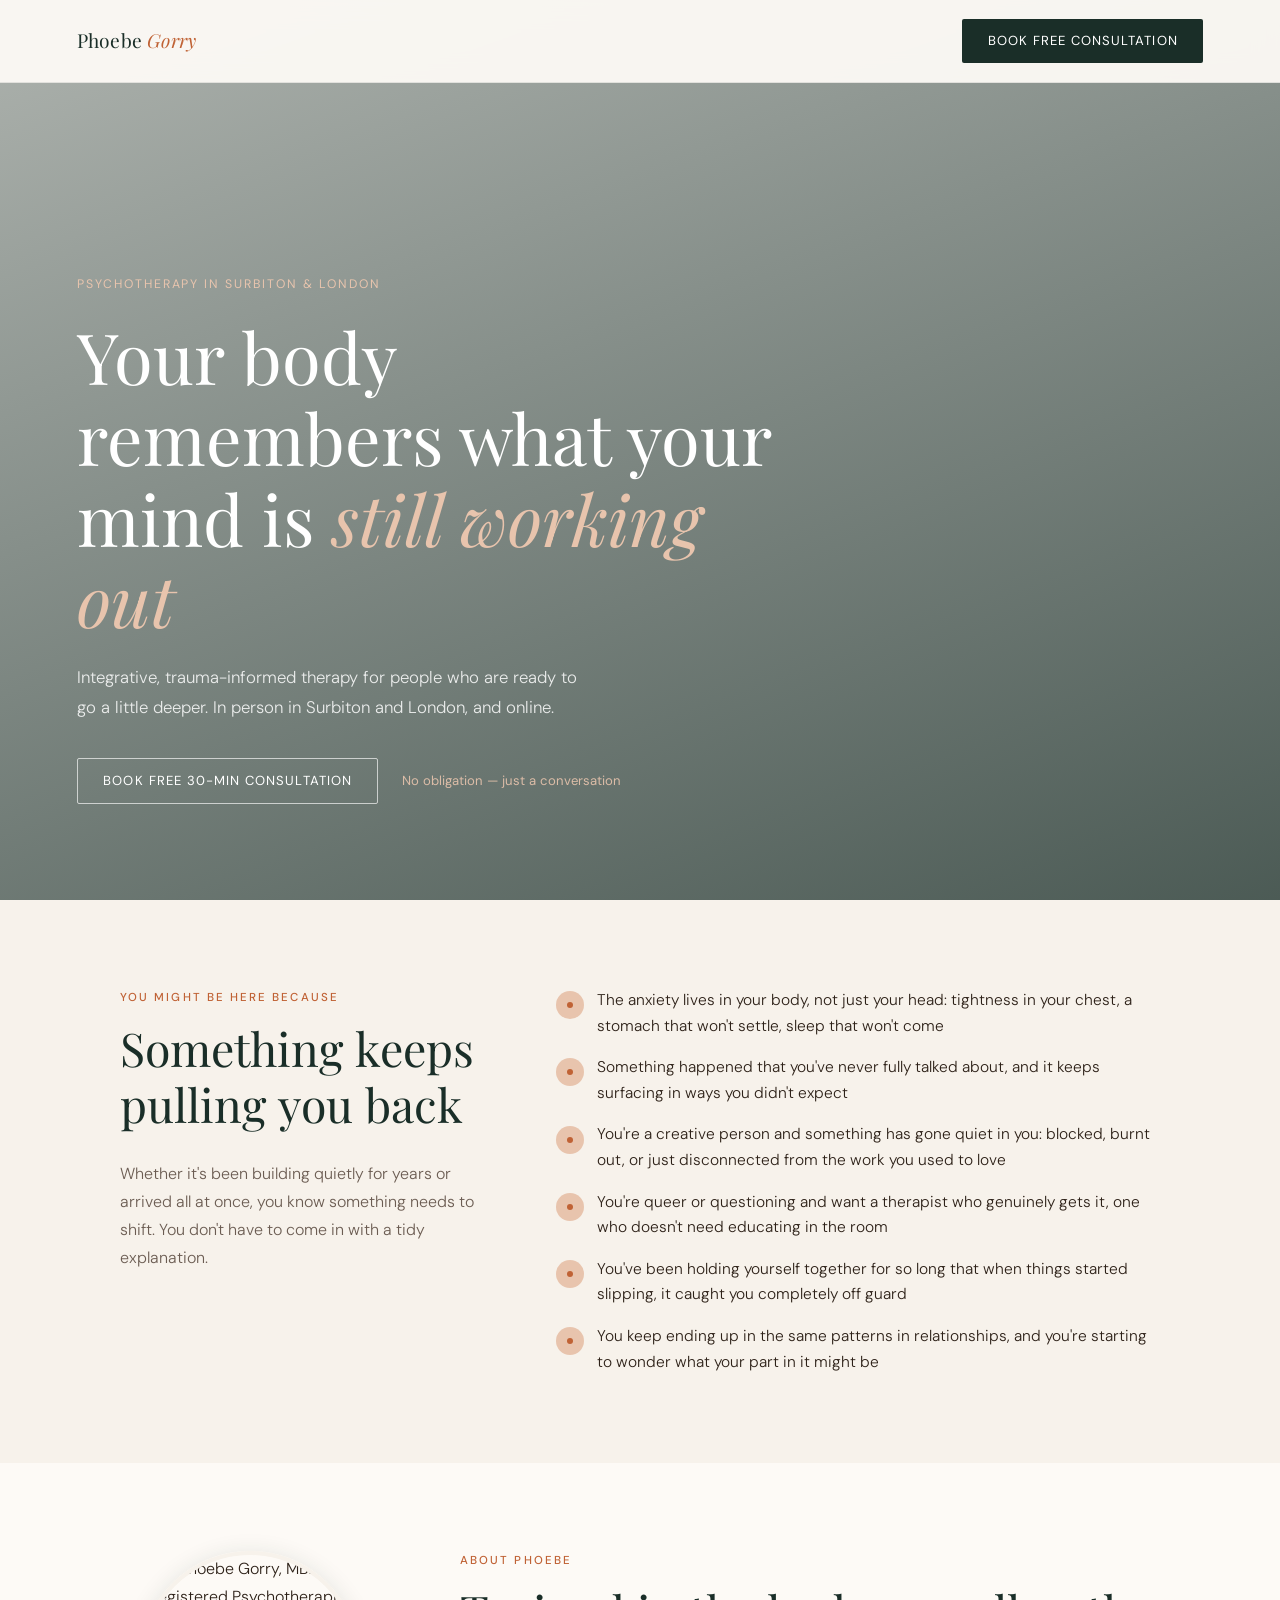
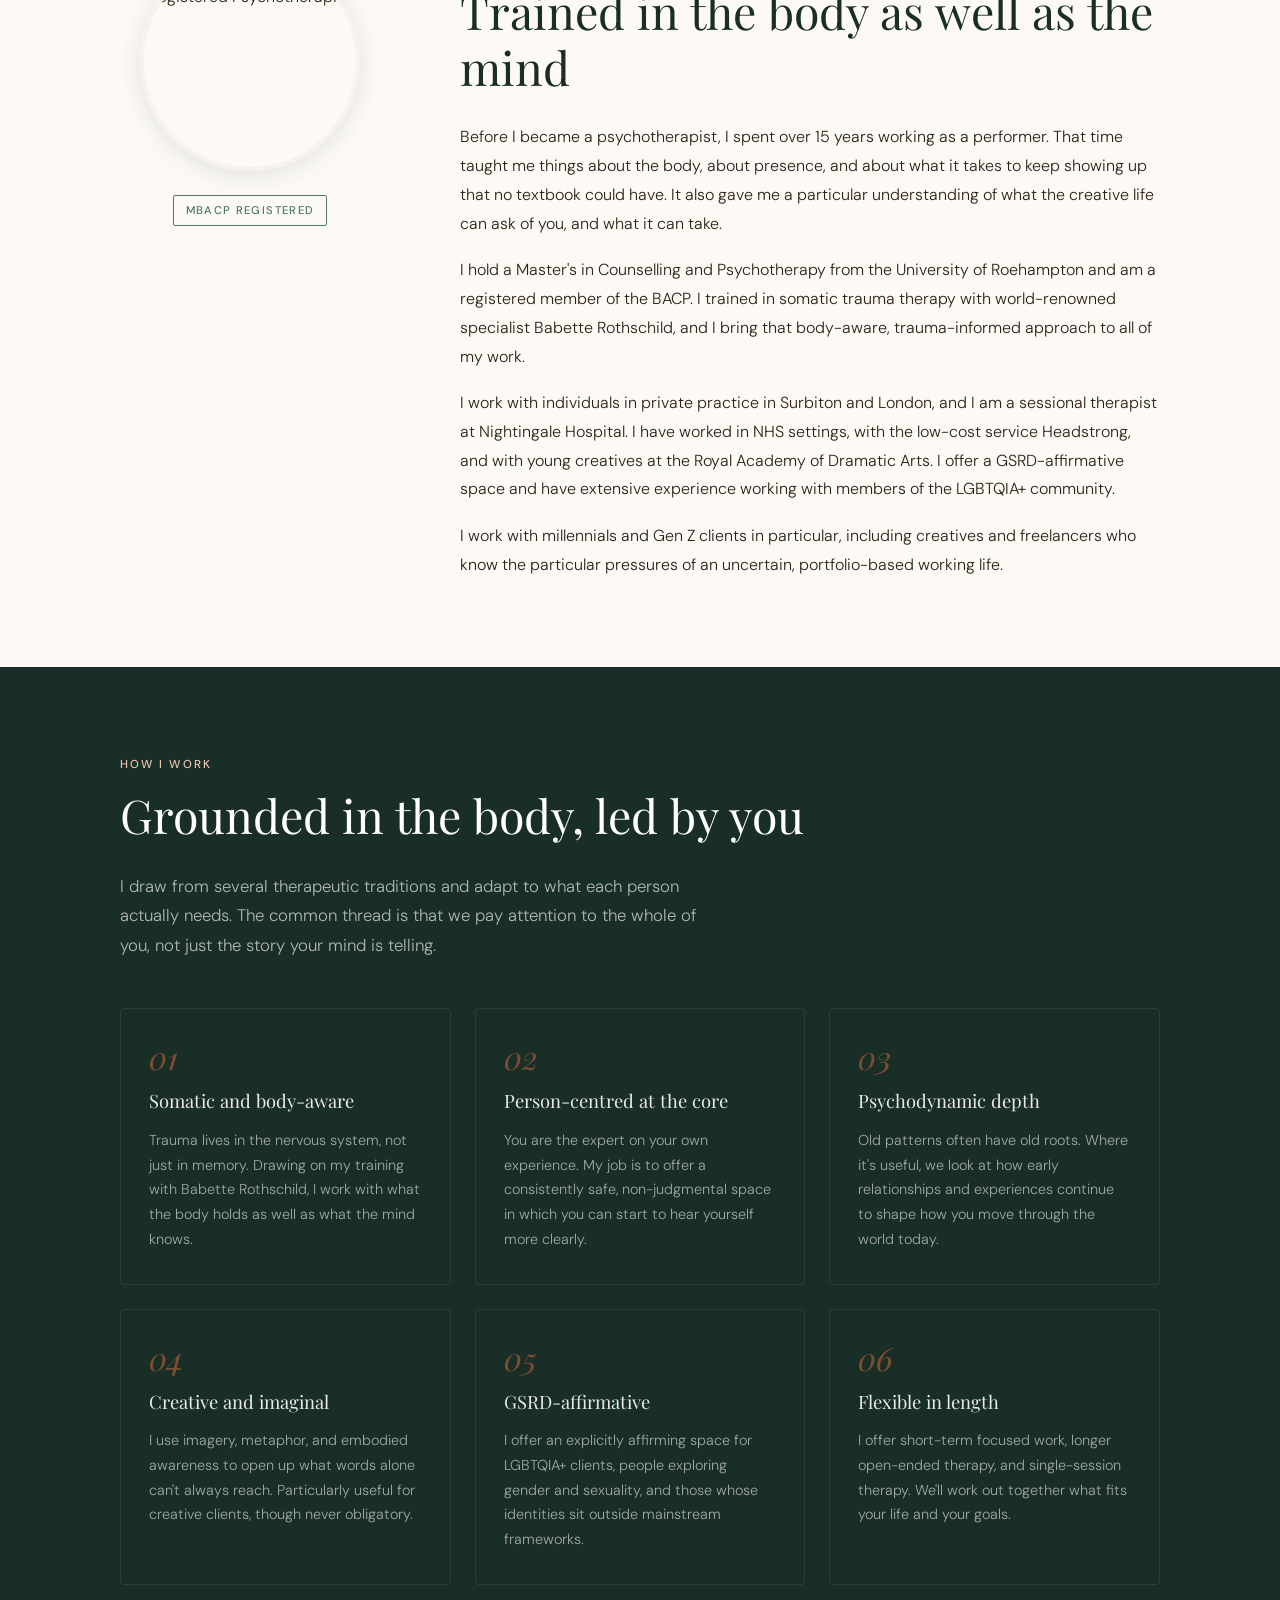
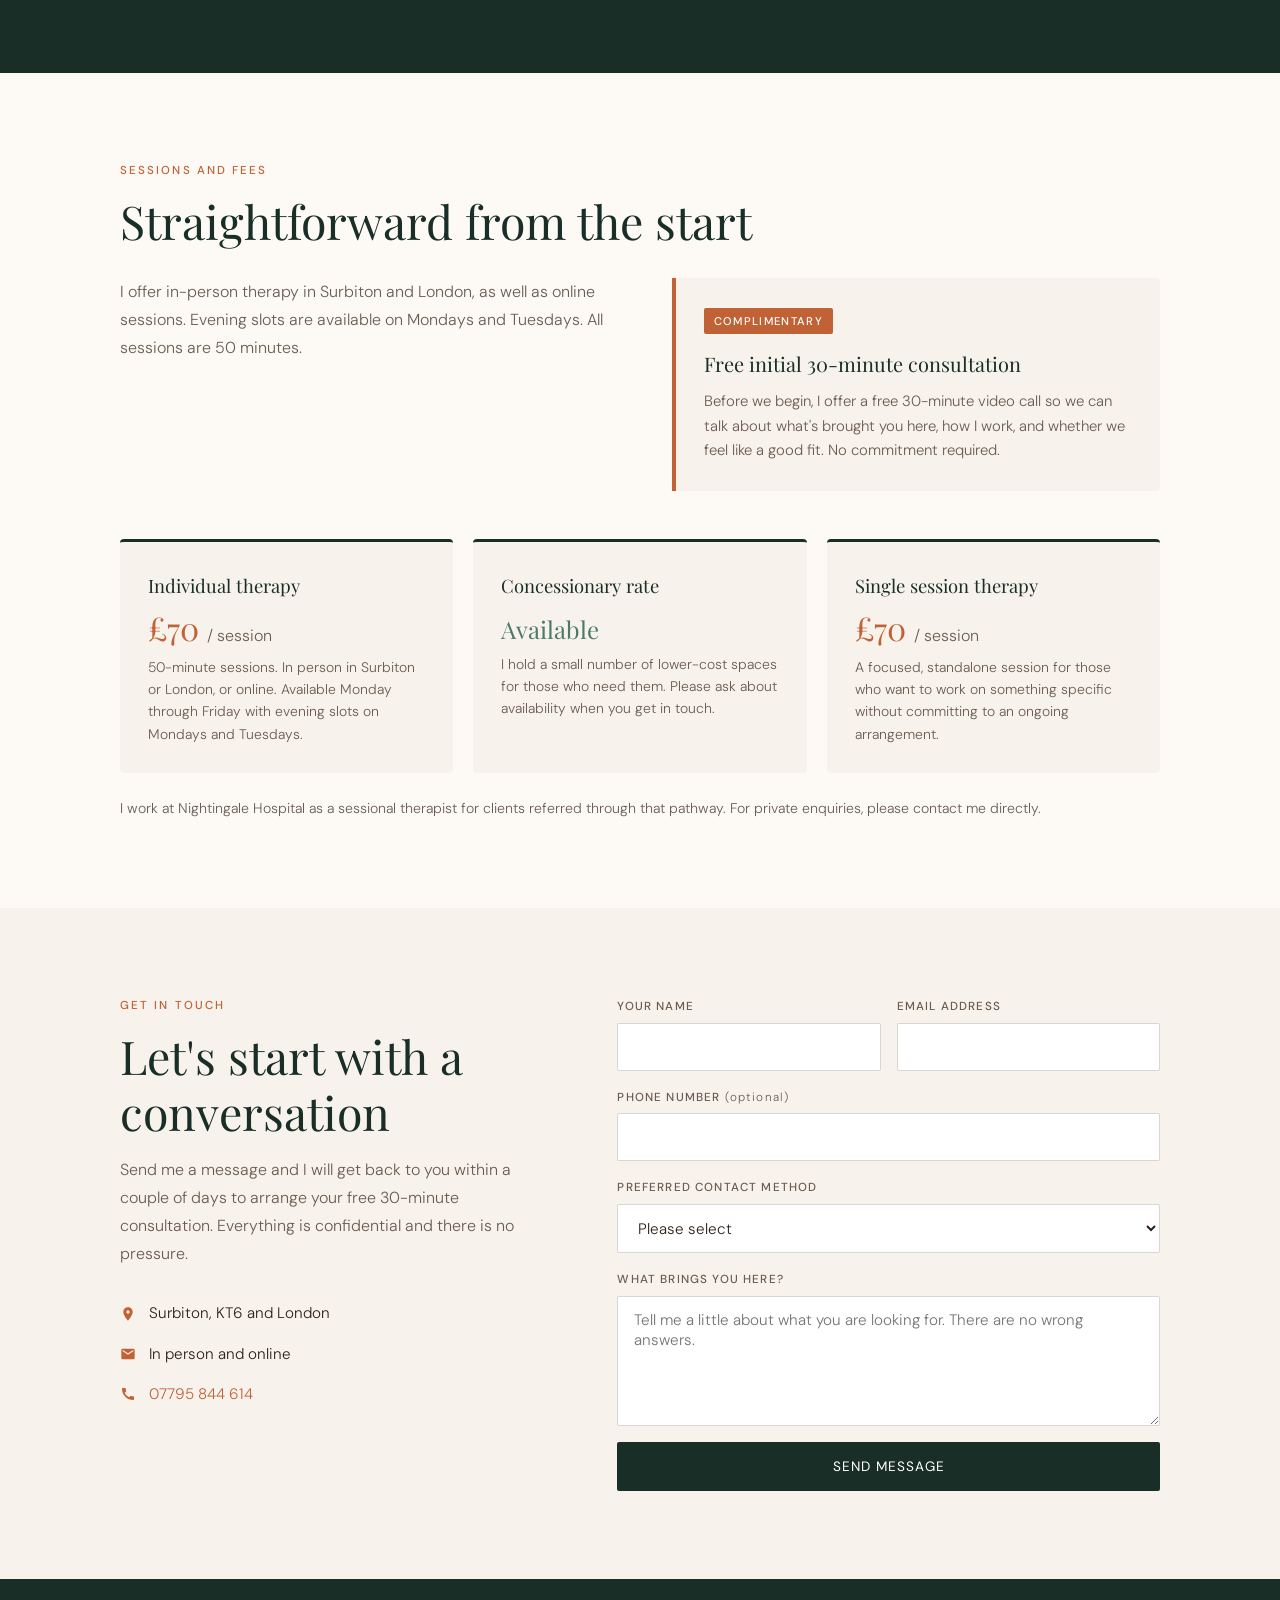
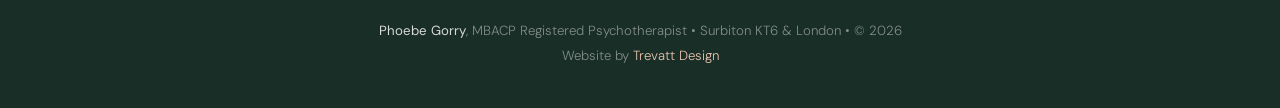
==== phoebe-gorry/index.html @ e9cb1d62 "Add Phoebe Gorry demo site" ====
<!DOCTYPE html>
<html lang="en">
<head>
  <meta charset="UTF-8">
  <meta name="viewport" content="width=device-width, initial-scale=1.0">
  <title>Psychotherapist in Surbiton & London | Phoebe Gorry</title>
  <meta name="description" content="Integrative psychotherapist in Surbiton KT6 and London. Trauma-informed, somatic and GSRD-affirmative. Free 30-min consultation. Sessions from £70.">
  <link rel="canonical" href="https://client-demos-3kc.pages.dev/phoebe-gorry">
  <meta name="geo.region" content="GB-ENG">
  <meta name="geo.placename" content="Surbiton, Surrey">
  <meta name="geo.position" content="51.3939;-0.3073">
  <meta name="ICBM" content="51.3939, -0.3073">
  <meta property="og:type" content="website">
  <meta property="og:title" content="Psychotherapist in Surbiton & London | Phoebe Gorry">
  <meta property="og:description" content="Integrative psychotherapist in Surbiton KT6 and London. Trauma-informed, somatic and GSRD-affirmative. Free 30-min consultation. Sessions from £70.">
  <meta property="og:url" content="https://client-demos-3kc.pages.dev/phoebe-gorry">
  <meta property="og:image" content="https://images.unsplash.com/photo-1441974231531-c6227db76b6e?w=1200&q=80">
  <script type="application/ld+json">
  {
    "@context": "https://schema.org",
    "@type": "MedicalBusiness",
    "name": "Phoebe Gorry Psychotherapy",
    "address": {
      "@type": "PostalAddress",
      "addressLocality": "Surbiton",
      "addressRegion": "Surrey",
      "postalCode": "KT6",
      "addressCountry": "GB"
    },
    "telephone": "07795844614",
    "url": "https://client-demos-3kc.pages.dev/phoebe-gorry",
    "description": "Integrative psychotherapist offering trauma-informed, somatic and GSRD-affirmative therapy in Surbiton KT6 and London. Free initial consultation.",
    "priceRange": "£70"
  }
  </script>
  <style>
    @import url('https://fonts.googleapis.com/css2?family=Playfair+Display:ital,wght@0,400;0,500;1,400;1,500&family=DM+Sans:wght@300;400;500&display=swap');

    *, *::before, *::after { box-sizing: border-box; margin: 0; padding: 0; }

    :root {
      --forest:      #1A2E28;
      --forest-mid:  #2E4A42;
      --sage:        #4A7A68;
      --sage-light:  #8DB5A6;
      --terra:       #C06235;
      --terra-pale:  #E8C4AD;
      --parchment:   #F7F2EB;
      --warm-white:  #FDFAF6;
      --text:        #2D2118;
      --mid:         #6B5C52;
    }

    html { scroll-behavior: smooth; }

    body {
      font-family: 'DM Sans', sans-serif;
      font-weight: 300;
      color: var(--text);
      background: var(--warm-white);
      line-height: 1.75;
    }

    /* ---- HEADER ---- */
    header {
      position: fixed;
      inset-block-start: 0;
      inset-inline: 0;
      z-index: 100;
      display: flex;
      align-items: center;
      justify-content: space-between;
      padding: 1.2rem 6%;
      background: rgba(253, 250, 246, 0.95);
      backdrop-filter: blur(12px);
      border-bottom: 1px solid rgba(26, 46, 40, 0.1);
    }

    .logo {
      font-family: 'Playfair Display', serif;
      font-weight: 400;
      font-size: 1.2rem;
      color: var(--forest);
      text-decoration: none;
      letter-spacing: 0.01em;
    }

    .logo em {
      font-style: italic;
      color: var(--terra);
    }

    .btn {
      display: inline-block;
      padding: 0.65rem 1.6rem;
      background: var(--forest);
      color: white;
      text-decoration: none;
      font-family: 'DM Sans', sans-serif;
      font-weight: 400;
      font-size: 0.82rem;
      letter-spacing: 0.08em;
      text-transform: uppercase;
      border: none;
      border-radius: 2px;
      cursor: pointer;
      transition: background 0.2s, transform 0.15s;
    }

    .btn:hover { background: var(--terra); transform: translateY(-1px); }

    .btn-outline-light {
      background: transparent;
      border: 1.5px solid rgba(255,255,255,0.65);
      color: white;
    }

    .btn-outline-light:hover {
      background: white;
      color: var(--forest);
      transform: translateY(-1px);
    }

    /* ---- HERO ---- */
    .hero {
      position: relative;
      min-height: 100vh;
      display: flex;
      align-items: flex-end;
      padding: 10rem 6% 6rem;
      overflow: hidden;
    }

    .hero-bg {
      position: absolute;
      inset: 0;
      background-image: url('https://images.unsplash.com/photo-1441974231531-c6227db76b6e?w=1800&auto=format&q=75');
      background-size: cover;
      background-position: center 30%;
    }

    .hero-bg::after {
      content: '';
      position: absolute;
      inset: 0;
      background: linear-gradient(
        160deg,
        rgba(26, 46, 40, 0.35) 0%,
        rgba(26, 46, 40, 0.78) 100%
      );
    }

    .hero-content {
      position: relative;
      z-index: 1;
      color: white;
      max-width: 700px;
    }

    .hero-tag {
      display: inline-block;
      font-size: 0.77rem;
      font-weight: 400;
      letter-spacing: 0.16em;
      text-transform: uppercase;
      color: var(--terra-pale);
      margin-bottom: 1.25rem;
    }

    .hero-content h1 {
      font-family: 'Playfair Display', serif;
      font-weight: 400;
      font-size: clamp(2.6rem, 5.5vw, 4.4rem);
      line-height: 1.15;
      margin-bottom: 1.5rem;
    }

    .hero-content h1 em {
      font-style: italic;
      color: var(--terra-pale);
    }

    .hero-content p {
      font-size: 1.05rem;
      font-weight: 300;
      opacity: 0.85;
      max-width: 520px;
      line-height: 1.75;
      margin-bottom: 2.25rem;
    }

    .hero-free {
      display: inline-flex;
      align-items: center;
      gap: 0.6rem;
      margin-left: 1rem;
      font-size: 0.82rem;
      font-weight: 400;
      color: var(--terra-pale);
      opacity: 0.9;
    }

    .hero-ctas {
      display: flex;
      align-items: center;
      flex-wrap: wrap;
      gap: 0.5rem;
    }

    /* ---- SECTIONS ---- */
    section { padding: 5.5rem 6%; }

    .section-inner { max-width: 1040px; margin: 0 auto; }

    .eyebrow {
      display: block;
      font-size: 0.72rem;
      font-weight: 500;
      letter-spacing: 0.18em;
      text-transform: uppercase;
      color: var(--terra);
      margin-bottom: 0.8rem;
    }

    h2.section-title {
      font-family: 'Playfair Display', serif;
      font-weight: 400;
      font-size: clamp(2rem, 4vw, 2.9rem);
      line-height: 1.2;
      color: var(--forest);
      margin-bottom: 1.75rem;
    }

    /* ---- RECOGNITION ---- */
    .recognition { background: var(--parchment); }

    .recognition .section-inner {
      display: grid;
      grid-template-columns: 1fr 1.7fr;
      gap: 5rem;
      align-items: start;
    }

    .recognition-left p {
      color: var(--mid);
      font-size: 1rem;
      line-height: 1.75;
      margin-top: 0.25rem;
    }

    .rec-list {
      list-style: none;
      display: flex;
      flex-direction: column;
      gap: 1rem;
    }

    .rec-list li {
      display: grid;
      grid-template-columns: 1.75rem 1fr;
      gap: 0.85rem;
      align-items: start;
    }

    .rec-marker {
      width: 1.75rem;
      height: 1.75rem;
      border-radius: 50%;
      background: var(--terra-pale);
      display: flex;
      align-items: center;
      justify-content: center;
      flex-shrink: 0;
      margin-top: 0.2rem;
    }

    .rec-marker::after {
      content: '';
      width: 6px;
      height: 6px;
      border-radius: 50%;
      background: var(--terra);
    }

    .rec-list li p { font-size: 0.97rem; color: var(--text); line-height: 1.65; }

    /* ---- ABOUT ---- */
    .about-grid {
      display: grid;
      grid-template-columns: 260px 1fr;
      gap: 5rem;
      align-items: start;
    }

    .portrait-wrap { text-align: center; }

    .portrait-img {
      width: 220px;
      height: 220px;
      border-radius: 50%;
      object-fit: cover;
      object-position: center top;
      display: block;
      margin: 0 auto 1.5rem;
      border: 4px solid var(--parchment);
      box-shadow: 0 4px 24px rgba(26,46,40,0.12);
    }

    .badge-row {
      display: flex;
      flex-wrap: wrap;
      gap: 0.5rem;
      justify-content: center;
    }

    .badge {
      display: inline-block;
      padding: 0.28rem 0.75rem;
      border: 1.5px solid var(--sage);
      color: var(--sage);
      font-size: 0.7rem;
      font-weight: 500;
      letter-spacing: 0.12em;
      text-transform: uppercase;
      border-radius: 2px;
    }

    .about-text p {
      color: var(--text);
      margin-bottom: 1.1rem;
      font-size: 1rem;
      line-height: 1.8;
    }

    .about-text p:last-child { margin-bottom: 0; }

    /* ---- APPROACH ---- */
    .approach { background: var(--forest); }

    .approach .eyebrow { color: var(--terra-pale); }
    .approach h2.section-title { color: white; }

    .approach-lead {
      color: rgba(255,255,255,0.65);
      font-size: 1.05rem;
      max-width: 580px;
      margin-bottom: 3rem;
      line-height: 1.75;
    }

    .approach-grid {
      display: grid;
      grid-template-columns: repeat(3, 1fr);
      gap: 1.5rem;
    }

    .approach-card {
      padding: 2rem 1.75rem;
      border: 1px solid rgba(255,255,255,0.08);
      border-radius: 4px;
      transition: border-color 0.2s, background 0.2s;
    }

    .approach-card:hover {
      border-color: rgba(192, 98, 53, 0.45);
      background: rgba(255,255,255,0.03);
    }

    .approach-num {
      font-family: 'Playfair Display', serif;
      font-size: 2rem;
      font-weight: 400;
      font-style: italic;
      color: var(--terra);
      opacity: 0.6;
      margin-bottom: 0.75rem;
      line-height: 1;
    }

    .approach-card h3 {
      font-family: 'Playfair Display', serif;
      font-size: 1.15rem;
      font-weight: 400;
      color: rgba(255,255,255,0.9);
      margin-bottom: 0.65rem;
    }

    .approach-card p {
      font-size: 0.9rem;
      color: rgba(255,255,255,0.58);
      line-height: 1.72;
    }

    /* ---- FEES ---- */
    .fees-header {
      display: grid;
      grid-template-columns: 1fr 1fr;
      gap: 4rem;
      align-items: start;
      margin-bottom: 3rem;
    }

    .fees-lead {
      color: var(--mid);
      font-size: 1rem;
      line-height: 1.75;
    }

    .free-consult {
      background: var(--parchment);
      border-left: 4px solid var(--terra);
      padding: 1.75rem;
      border-radius: 0 4px 4px 0;
    }

    .free-consult h3 {
      font-family: 'Playfair Display', serif;
      font-size: 1.25rem;
      font-weight: 400;
      color: var(--forest);
      margin-bottom: 0.5rem;
    }

    .free-consult p {
      font-size: 0.93rem;
      color: var(--mid);
      line-height: 1.65;
    }

    .free-label {
      display: inline-block;
      background: var(--terra);
      color: white;
      font-size: 0.7rem;
      font-weight: 500;
      letter-spacing: 0.12em;
      text-transform: uppercase;
      padding: 0.2rem 0.6rem;
      border-radius: 2px;
      margin-bottom: 0.75rem;
    }

    .fee-grid {
      display: grid;
      grid-template-columns: repeat(3, 1fr);
      gap: 1.25rem;
    }

    .fee-card {
      background: var(--parchment);
      padding: 1.75rem;
      border-radius: 4px;
      border-top: 3px solid var(--forest);
    }

    .fee-card h3 {
      font-family: 'Playfair Display', serif;
      font-size: 1.15rem;
      font-weight: 400;
      color: var(--forest);
      margin-bottom: 0.35rem;
    }

    .fee-amount {
      font-size: 2rem;
      font-family: 'Playfair Display', serif;
      font-weight: 400;
      color: var(--terra);
      margin: 0.6rem 0 0.25rem;
      line-height: 1;
    }

    .fee-amount span {
      font-size: 1rem;
      color: var(--mid);
      font-family: 'DM Sans', sans-serif;
      font-weight: 300;
    }

    .fee-card p { font-size: 0.87rem; color: var(--mid); line-height: 1.6; margin-top: 0.75rem; }

    .fee-note {
      margin-top: 1.5rem;
      font-size: 0.88rem;
      color: var(--mid);
      line-height: 1.65;
    }

    /* ---- CONTACT ---- */
    .contact { background: var(--parchment); }

    .contact-grid {
      display: grid;
      grid-template-columns: 1fr 1.3fr;
      gap: 5rem;
      align-items: start;
    }

    .contact-left h2 {
      font-family: 'Playfair Display', serif;
      font-size: clamp(2rem, 4vw, 2.9rem);
      font-weight: 400;
      color: var(--forest);
      margin-bottom: 1rem;
      line-height: 1.2;
    }

    .contact-left .lead {
      color: var(--mid);
      font-size: 1rem;
      line-height: 1.75;
      margin-bottom: 2rem;
    }

    .contact-details {
      list-style: none;
      display: flex;
      flex-direction: column;
      gap: 0.85rem;
    }

    .contact-details li {
      display: flex;
      align-items: center;
      gap: 0.8rem;
      font-size: 0.95rem;
      color: var(--text);
    }

    .contact-details svg { flex-shrink: 0; }

    .contact-details a { color: var(--terra); text-decoration: none; }
    .contact-details a:hover { text-decoration: underline; }

    form { display: flex; flex-direction: column; gap: 1rem; }

    .form-row {
      display: grid;
      grid-template-columns: 1fr 1fr;
      gap: 1rem;
    }

    .field { display: flex; flex-direction: column; }

    label {
      font-size: 0.73rem;
      font-weight: 500;
      letter-spacing: 0.1em;
      text-transform: uppercase;
      color: var(--mid);
      margin-bottom: 0.4rem;
    }

    input, select, textarea {
      padding: 0.8rem 1rem;
      border: 1.5px solid rgba(45, 33, 24, 0.18);
      border-radius: 2px;
      font-family: 'DM Sans', sans-serif;
      font-size: 0.95rem;
      font-weight: 300;
      color: var(--text);
      background: white;
      transition: border-color 0.2s;
      width: 100%;
    }

    input:focus, select:focus, textarea:focus {
      outline: none;
      border-color: var(--terra);
    }

    textarea { min-height: 130px; resize: vertical; }

    .form-submit .btn {
      width: 100%;
      text-align: center;
      padding: 1rem;
      font-size: 0.85rem;
    }

    /* ---- FOOTER ---- */
    footer {
      background: var(--forest);
      color: rgba(255,255,255,0.45);
      padding: 2.5rem 6%;
      text-align: center;
      font-size: 0.83rem;
      line-height: 1.85;
    }

    footer strong { color: rgba(255,255,255,0.82); font-weight: 400; }

    footer a { color: var(--terra-pale); text-decoration: none; }
    footer a:hover { text-decoration: underline; }

    /* ---- RESPONSIVE ---- */
    @media (max-width: 900px) {
      .approach-grid { grid-template-columns: 1fr 1fr; }
      .fee-grid { grid-template-columns: 1fr; }
      .fees-header { grid-template-columns: 1fr; gap: 2rem; }
    }

    @media (max-width: 760px) {
      .recognition .section-inner { grid-template-columns: 1fr; gap: 2.5rem; }
      .about-grid { grid-template-columns: 1fr; gap: 2.5rem; }
      .portrait-wrap { order: -1; }
      .approach-grid { grid-template-columns: 1fr; }
      .contact-grid { grid-template-columns: 1fr; gap: 2.5rem; }
      .form-row { grid-template-columns: 1fr; }
      header { padding: 1rem 5%; }
      section { padding: 4rem 5%; }
      .hero { padding: 8rem 5% 5rem; }
      .hero-ctas { flex-direction: column; align-items: flex-start; }
      .hero-free { margin-left: 0; margin-top: 0.5rem; }
    }
  </style>
</head>
<body>

  <header>
    <a href="#" class="logo">Phoebe <em>Gorry</em></a>
    <a href="#contact" class="btn">Book free consultation</a>
  </header>

  <section class="hero">
    <div class="hero-bg" role="img" aria-label="Dappled sunlight falling through the canopy of a green forest"></div>
    <div class="hero-content">
      <span class="hero-tag">Psychotherapy in Surbiton & London</span>
      <h1>Your body remembers what your mind is <em>still working out</em></h1>
      <p>Integrative, trauma-informed therapy for people who are ready to go a little deeper. In person in Surbiton and London, and online.</p>
      <div class="hero-ctas">
        <a href="#contact" class="btn btn-outline-light">Book free 30-min consultation</a>
        <span class="hero-free">No obligation &mdash; just a conversation</span>
      </div>
    </div>
  </section>

  <section class="recognition">
    <div class="section-inner">
      <div class="recognition-left">
        <span class="eyebrow">You might be here because</span>
        <h2 class="section-title">Something keeps pulling you back</h2>
        <p>Whether it's been building quietly for years or arrived all at once, you know something needs to shift. You don't have to come in with a tidy explanation.</p>
      </div>
      <ul class="rec-list">
        <li>
          <div class="rec-marker"></div>
          <p>The anxiety lives in your body, not just your head: tightness in your chest, a stomach that won't settle, sleep that won't come</p>
        </li>
        <li>
          <div class="rec-marker"></div>
          <p>Something happened that you've never fully talked about, and it keeps surfacing in ways you didn't expect</p>
        </li>
        <li>
          <div class="rec-marker"></div>
          <p>You're a creative person and something has gone quiet in you: blocked, burnt out, or just disconnected from the work you used to love</p>
        </li>
        <li>
          <div class="rec-marker"></div>
          <p>You're queer or questioning and want a therapist who genuinely gets it, one who doesn't need educating in the room</p>
        </li>
        <li>
          <div class="rec-marker"></div>
          <p>You've been holding yourself together for so long that when things started slipping, it caught you completely off guard</p>
        </li>
        <li>
          <div class="rec-marker"></div>
          <p>You keep ending up in the same patterns in relationships, and you're starting to wonder what your part in it might be</p>
        </li>
      </ul>
    </div>
  </section>

  <section class="about">
    <div class="section-inner">
      <div class="about-grid">
        <div class="portrait-wrap">
          <img
            src="https://bacpweblive.blob.core.windows.net/profileimage/8a2ab614-e4a1-4e3f-95dd-6e4e4251e726.jpeg"
            alt="Phoebe Gorry, MBACP Registered Psychotherapist"
            class="portrait-img"
          >
          <div class="badge-row">
            <span class="badge">MBACP Registered</span>
          </div>
        </div>
        <div class="about-text">
          <span class="eyebrow">About Phoebe</span>
          <h2 class="section-title">Trained in the body as well as the mind</h2>
          <p>Before I became a psychotherapist, I spent over 15 years working as a performer. That time taught me things about the body, about presence, and about what it takes to keep showing up that no textbook could have. It also gave me a particular understanding of what the creative life can ask of you, and what it can take.</p>
          <p>I hold a Master's in Counselling and Psychotherapy from the University of Roehampton and am a registered member of the BACP. I trained in somatic trauma therapy with world-renowned specialist Babette Rothschild, and I bring that body-aware, trauma-informed approach to all of my work.</p>
          <p>I work with individuals in private practice in Surbiton and London, and I am a sessional therapist at Nightingale Hospital. I have worked in NHS settings, with the low-cost service Headstrong, and with young creatives at the Royal Academy of Dramatic Arts. I offer a GSRD-affirmative space and have extensive experience working with members of the LGBTQIA+ community.</p>
          <p>I work with millennials and Gen Z clients in particular, including creatives and freelancers who know the particular pressures of an uncertain, portfolio-based working life.</p>
        </div>
      </div>
    </div>
  </section>

  <section class="approach">
    <div class="section-inner">
      <span class="eyebrow">How I work</span>
      <h2 class="section-title">Grounded in the body, led by you</h2>
      <p class="approach-lead">I draw from several therapeutic traditions and adapt to what each person actually needs. The common thread is that we pay attention to the whole of you, not just the story your mind is telling.</p>
      <div class="approach-grid">
        <div class="approach-card">
          <div class="approach-num">01</div>
          <h3>Somatic and body-aware</h3>
          <p>Trauma lives in the nervous system, not just in memory. Drawing on my training with Babette Rothschild, I work with what the body holds as well as what the mind knows.</p>
        </div>
        <div class="approach-card">
          <div class="approach-num">02</div>
          <h3>Person-centred at the core</h3>
          <p>You are the expert on your own experience. My job is to offer a consistently safe, non-judgmental space in which you can start to hear yourself more clearly.</p>
        </div>
        <div class="approach-card">
          <div class="approach-num">03</div>
          <h3>Psychodynamic depth</h3>
          <p>Old patterns often have old roots. Where it's useful, we look at how early relationships and experiences continue to shape how you move through the world today.</p>
        </div>
        <div class="approach-card">
          <div class="approach-num">04</div>
          <h3>Creative and imaginal</h3>
          <p>I use imagery, metaphor, and embodied awareness to open up what words alone can't always reach. Particularly useful for creative clients, though never obligatory.</p>
        </div>
        <div class="approach-card">
          <div class="approach-num">05</div>
          <h3>GSRD-affirmative</h3>
          <p>I offer an explicitly affirming space for LGBTQIA+ clients, people exploring gender and sexuality, and those whose identities sit outside mainstream frameworks.</p>
        </div>
        <div class="approach-card">
          <div class="approach-num">06</div>
          <h3>Flexible in length</h3>
          <p>I offer short-term focused work, longer open-ended therapy, and single-session therapy. We'll work out together what fits your life and your goals.</p>
        </div>
      </div>
    </div>
  </section>

  <section class="fees">
    <div class="section-inner">
      <span class="eyebrow">Sessions and fees</span>
      <h2 class="section-title">Straightforward from the start</h2>
      <div class="fees-header">
        <p class="fees-lead">I offer in-person therapy in Surbiton and London, as well as online sessions. Evening slots are available on Mondays and Tuesdays. All sessions are 50 minutes.</p>
        <div class="free-consult">
          <span class="free-label">Complimentary</span>
          <h3>Free initial 30-minute consultation</h3>
          <p>Before we begin, I offer a free 30-minute video call so we can talk about what's brought you here, how I work, and whether we feel like a good fit. No commitment required.</p>
        </div>
      </div>
      <div class="fee-grid">
        <div class="fee-card">
          <h3>Individual therapy</h3>
          <div class="fee-amount">£70 <span>/ session</span></div>
          <p>50-minute sessions. In person in Surbiton or London, or online. Available Monday through Friday with evening slots on Mondays and Tuesdays.</p>
        </div>
        <div class="fee-card">
          <h3>Concessionary rate</h3>
          <div class="fee-amount" style="font-size: 1.5rem; padding-top: 0.3rem; color: var(--sage);">Available</div>
          <p>I hold a small number of lower-cost spaces for those who need them. Please ask about availability when you get in touch.</p>
        </div>
        <div class="fee-card">
          <h3>Single session therapy</h3>
          <div class="fee-amount">£70 <span>/ session</span></div>
          <p>A focused, standalone session for those who want to work on something specific without committing to an ongoing arrangement.</p>
        </div>
      </div>
      <p class="fee-note">I work at Nightingale Hospital as a sessional therapist for clients referred through that pathway. For private enquiries, please contact me directly.</p>
    </div>
  </section>

  <section class="contact" id="contact">
    <div class="section-inner">
      <div class="contact-grid">
        <div class="contact-left">
          <span class="eyebrow">Get in touch</span>
          <h2>Let's start with a conversation</h2>
          <p class="lead">Send me a message and I will get back to you within a couple of days to arrange your free 30-minute consultation. Everything is confidential and there is no pressure.</p>
          <ul class="contact-details">
            <li>
              <svg width="16" height="16" viewBox="0 0 24 24" fill="none" aria-hidden="true">
                <path d="M12 2C8.13 2 5 5.13 5 9c0 5.25 7 13 7 13s7-7.75 7-13c0-3.87-3.13-7-7-7zm0 9.5A2.5 2.5 0 1 1 12 6.5a2.5 2.5 0 0 1 0 5z" fill="#C06235"/>
              </svg>
              Surbiton, KT6 and London
            </li>
            <li>
              <svg width="16" height="16" viewBox="0 0 24 24" fill="none" aria-hidden="true">
                <path d="M20 4H4c-1.1 0-2 .9-2 2v12c0 1.1.9 2 2 2h16c1.1 0 2-.9 2-2V6c0-1.1-.9-2-2-2zm0 4-8 5-8-5V6l8 5 8-5v2z" fill="#C06235"/>
              </svg>
              In person and online
            </li>
            <li>
              <svg width="16" height="16" viewBox="0 0 24 24" fill="none" aria-hidden="true">
                <path d="M20.01 15.38c-1.23 0-2.42-.2-3.53-.56a.977.977 0 0 0-1.01.24l-1.57 1.97c-2.83-1.35-5.48-3.9-6.89-6.83l1.95-1.66c.27-.28.35-.67.24-1.02-.37-1.11-.56-2.3-.56-3.53 0-.54-.45-.99-.99-.99H4.19C3.65 3 3 3.24 3 3.99 3 13.28 10.73 21 20.01 21c.71 0 .99-.63.99-1.18v-3.45c0-.54-.45-.99-.99-.99z" fill="#C06235"/>
              </svg>
              <a href="tel:07795844614">07795 844 614</a>
            </li>
          </ul>
        </div>

        <!-- Formspree integration: update action attribute with your Formspree endpoint -->
        <form action="#" method="POST">
          <div class="form-row">
            <div class="field">
              <label for="name">Your name</label>
              <input type="text" id="name" name="name" autocomplete="name" required>
            </div>
            <div class="field">
              <label for="email">Email address</label>
              <input type="email" id="email" name="email" autocomplete="email" required>
            </div>
          </div>
          <div class="field">
            <label for="phone">Phone number <span style="text-transform:none;font-weight:300;">(optional)</span></label>
            <input type="tel" id="phone" name="phone" autocomplete="tel">
          </div>
          <div class="field">
            <label for="contact-pref">Preferred contact method</label>
            <select id="contact-pref" name="contact_preference">
              <option value="">Please select</option>
              <option value="email">Email</option>
              <option value="phone">Phone call</option>
              <option value="online">Online video call</option>
            </select>
          </div>
          <div class="field">
            <label for="message">What brings you here?</label>
            <textarea id="message" name="message" placeholder="Tell me a little about what you are looking for. There are no wrong answers."></textarea>
          </div>
          <div class="form-submit">
            <button type="submit" class="btn">Send message</button>
          </div>
        </form>
      </div>
    </div>
  </section>

  <footer>
    <p><strong>Phoebe Gorry</strong>, MBACP Registered Psychotherapist &bull; Surbiton KT6 & London &bull; &copy; 2026</p>
    <p>Website by <a href="https://trevattdesign.com" target="_blank" rel="noopener noreferrer">Trevatt Design</a></p>
  </footer>

</body>
</html>
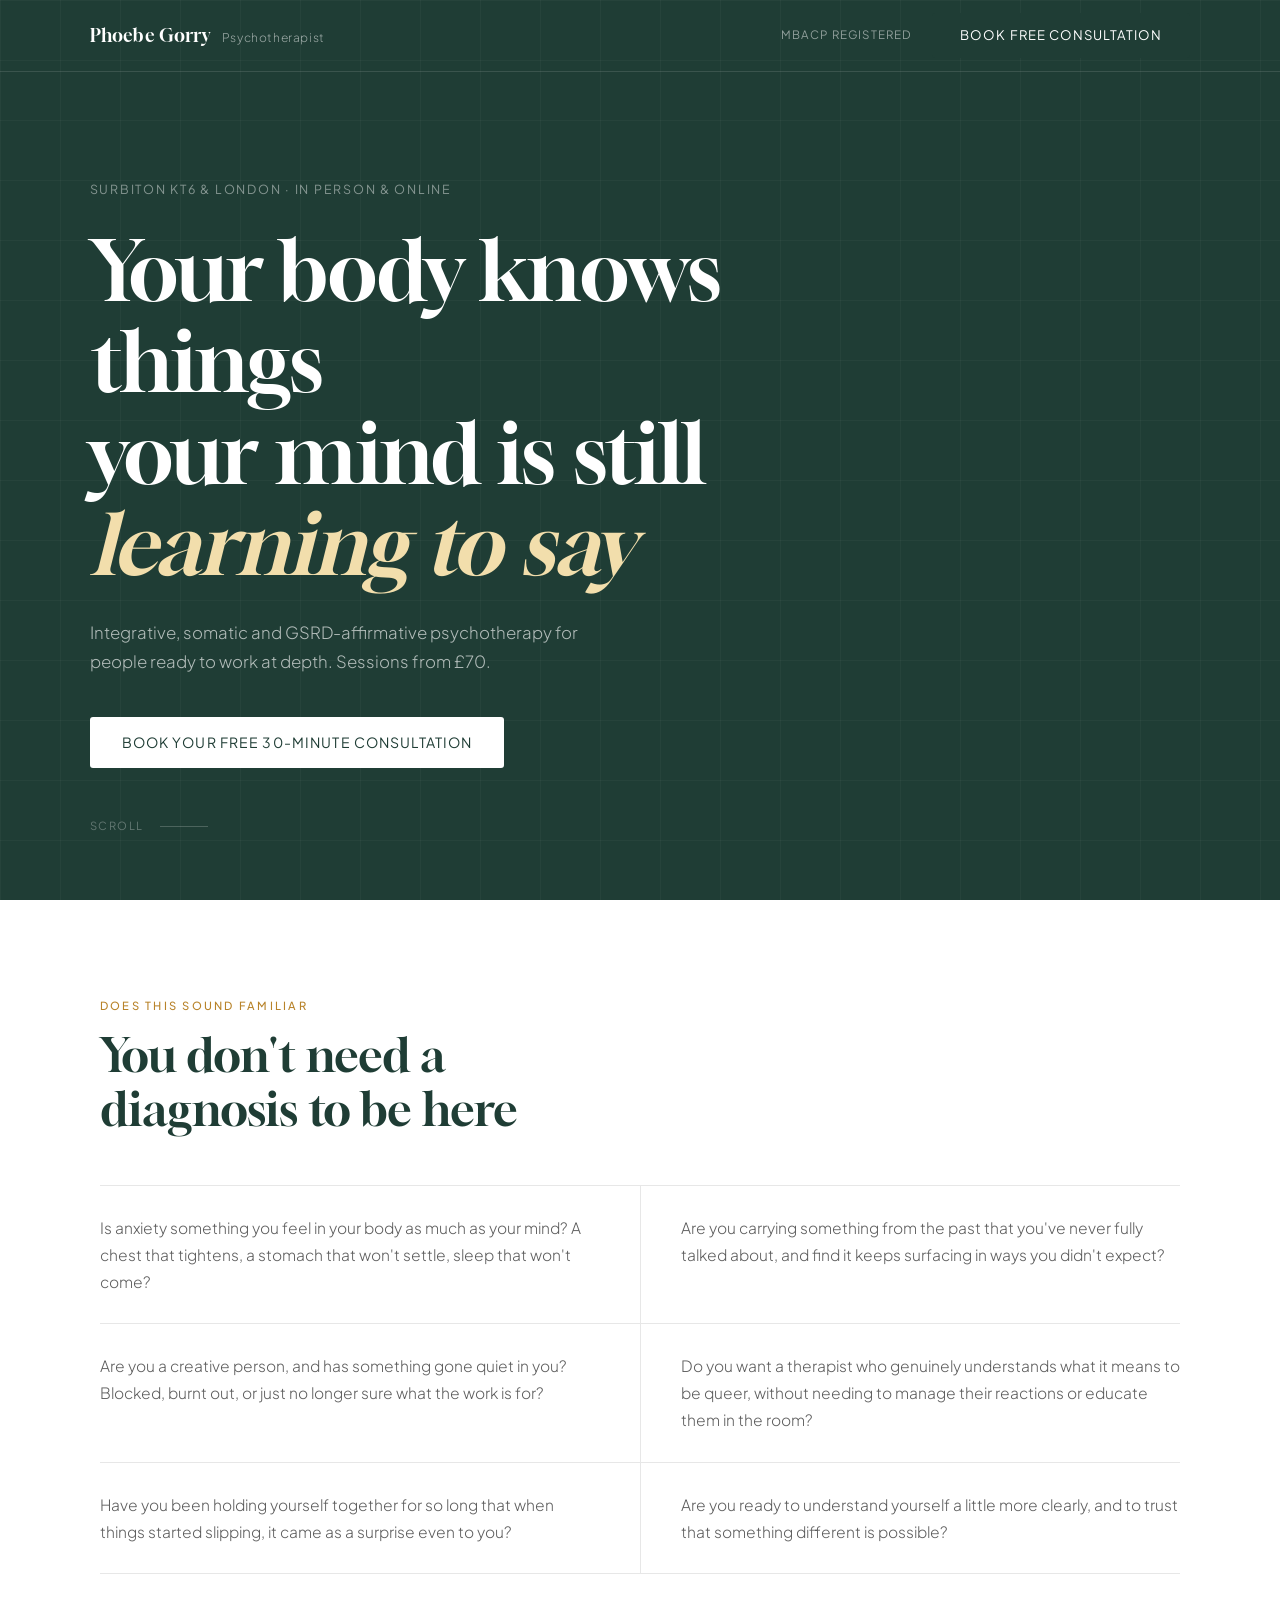
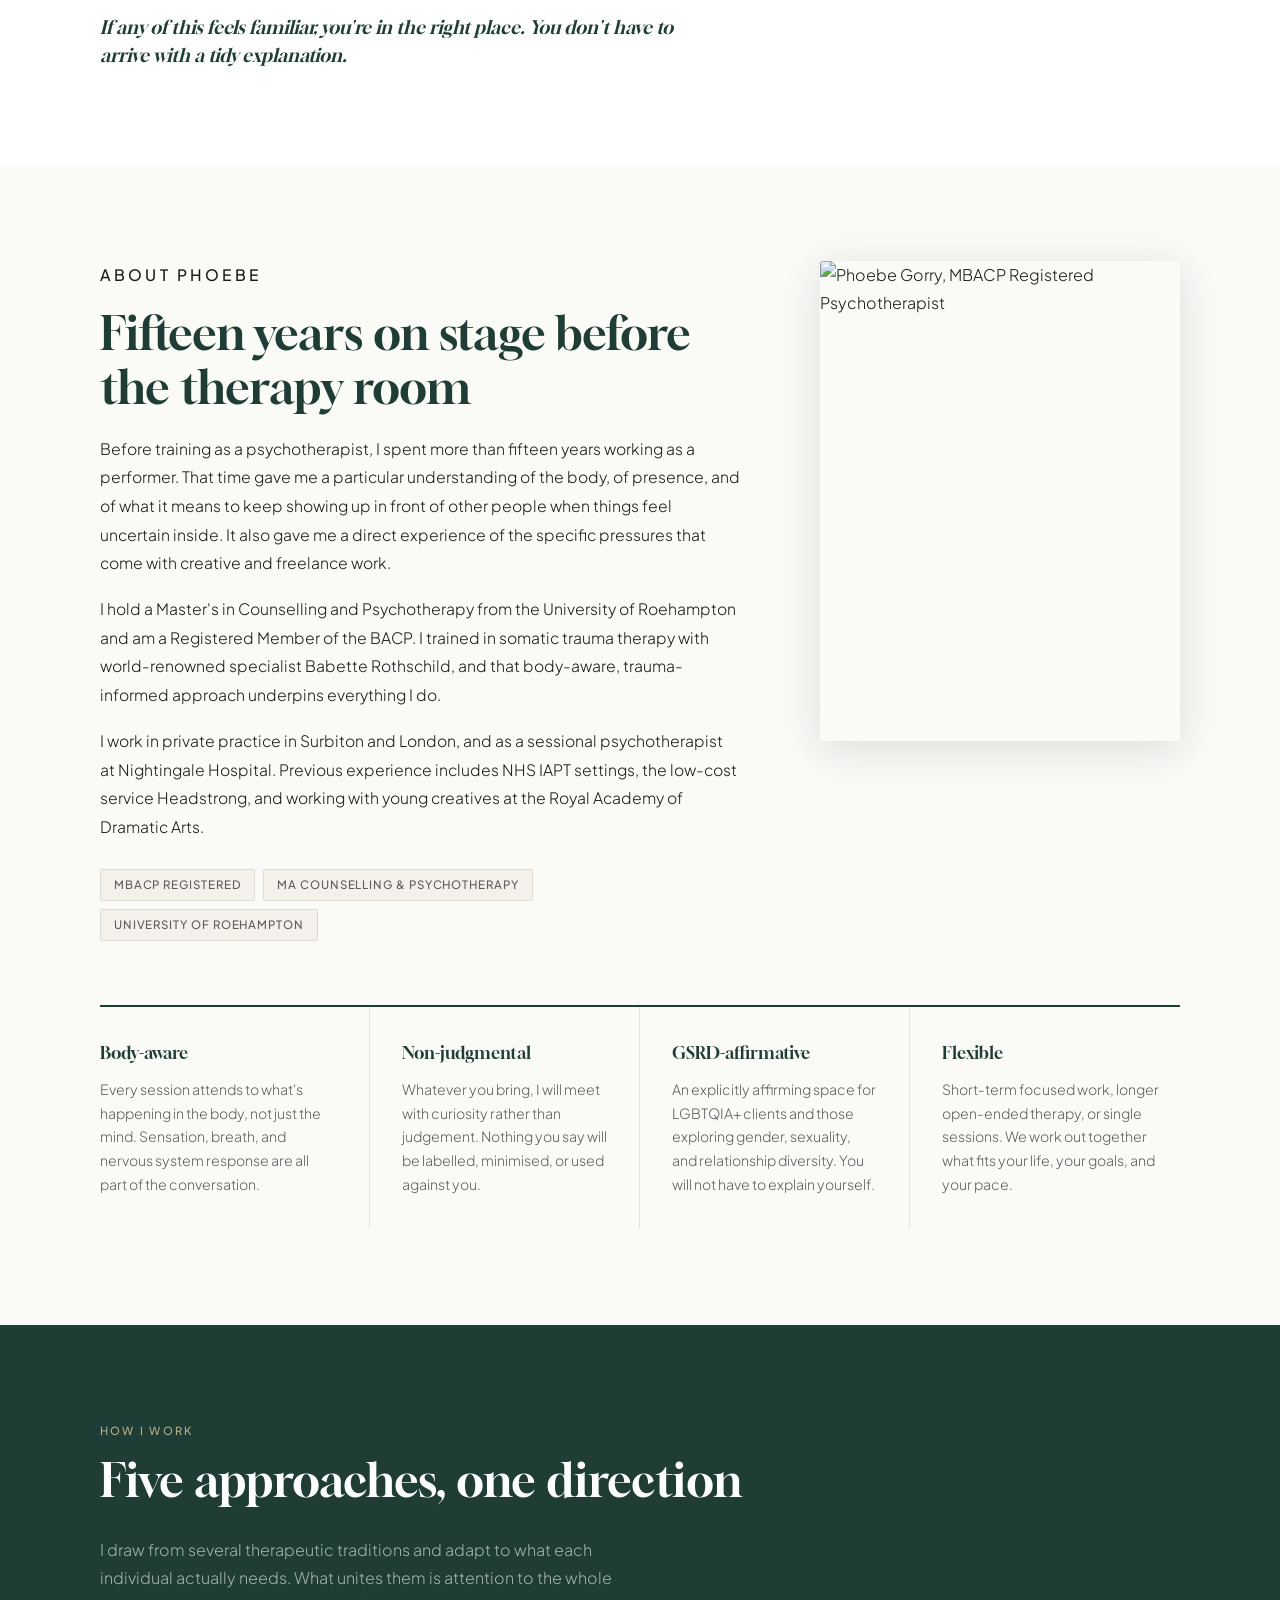
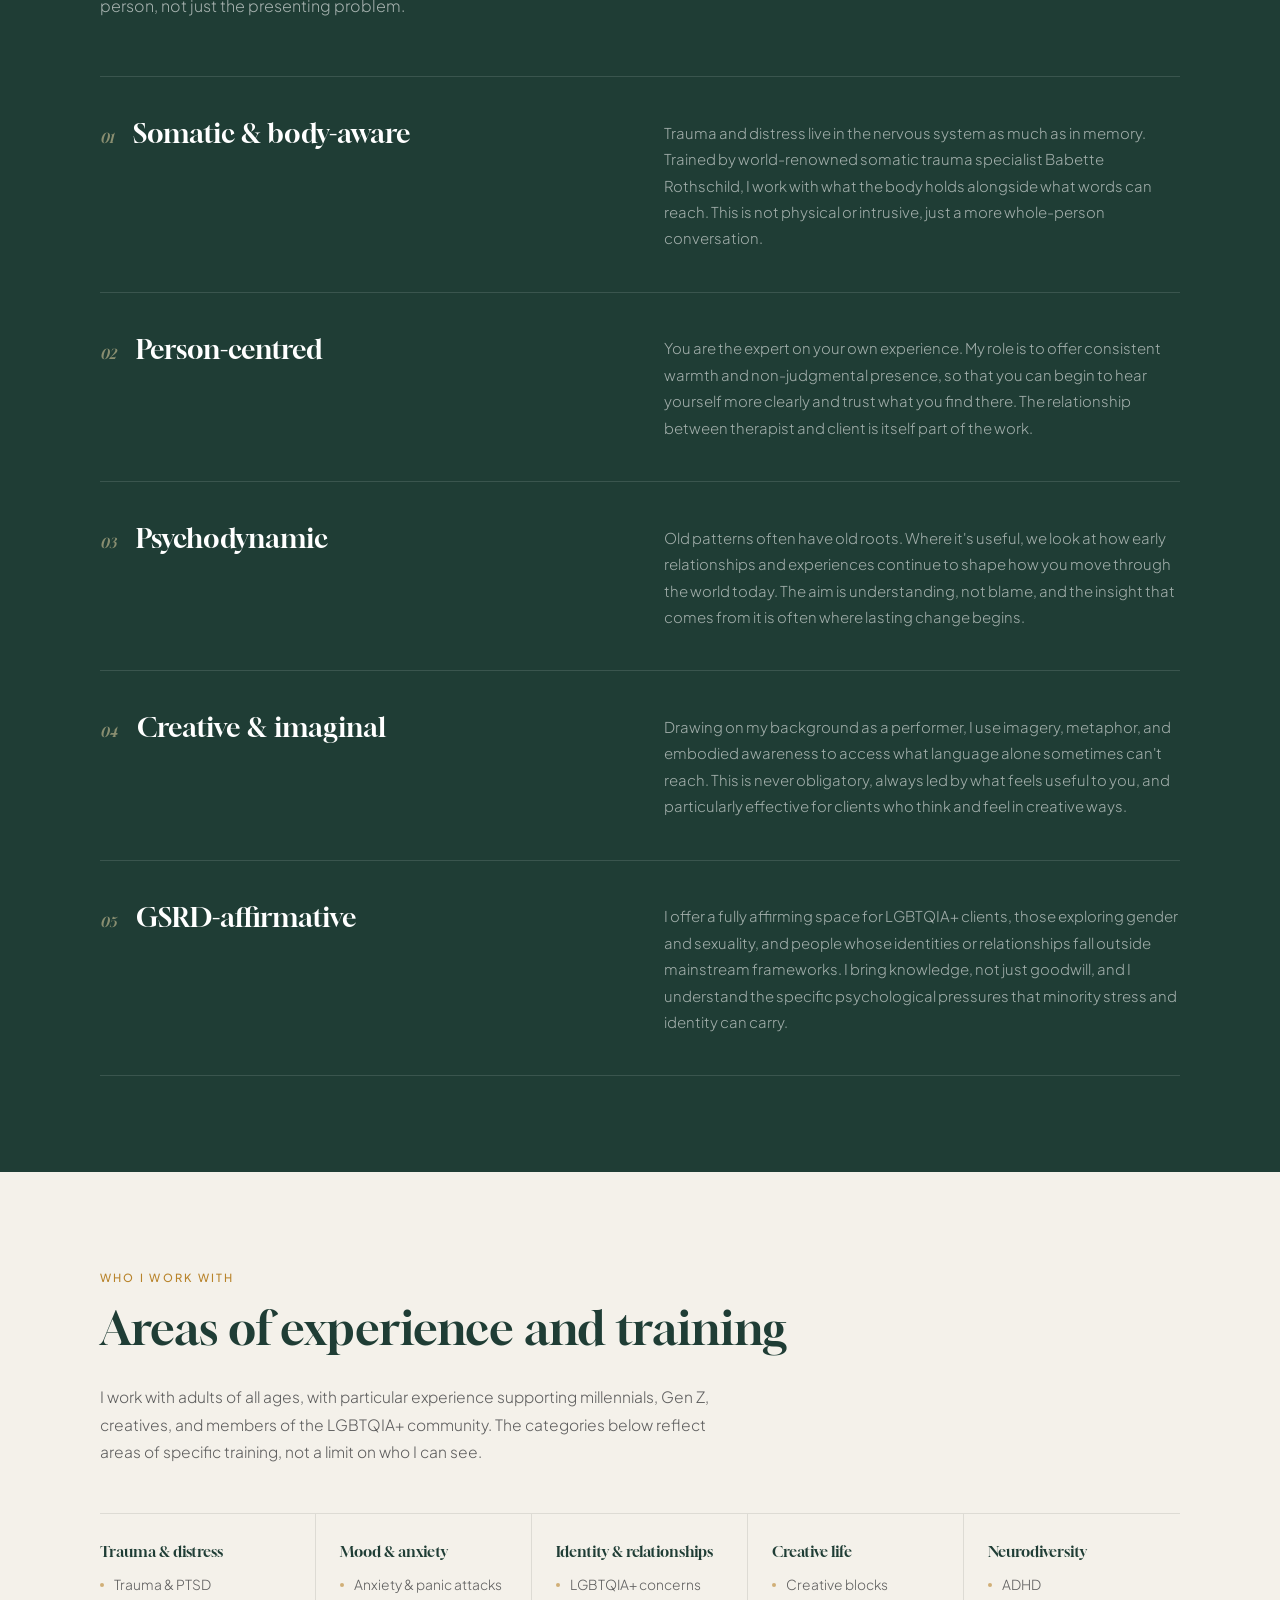
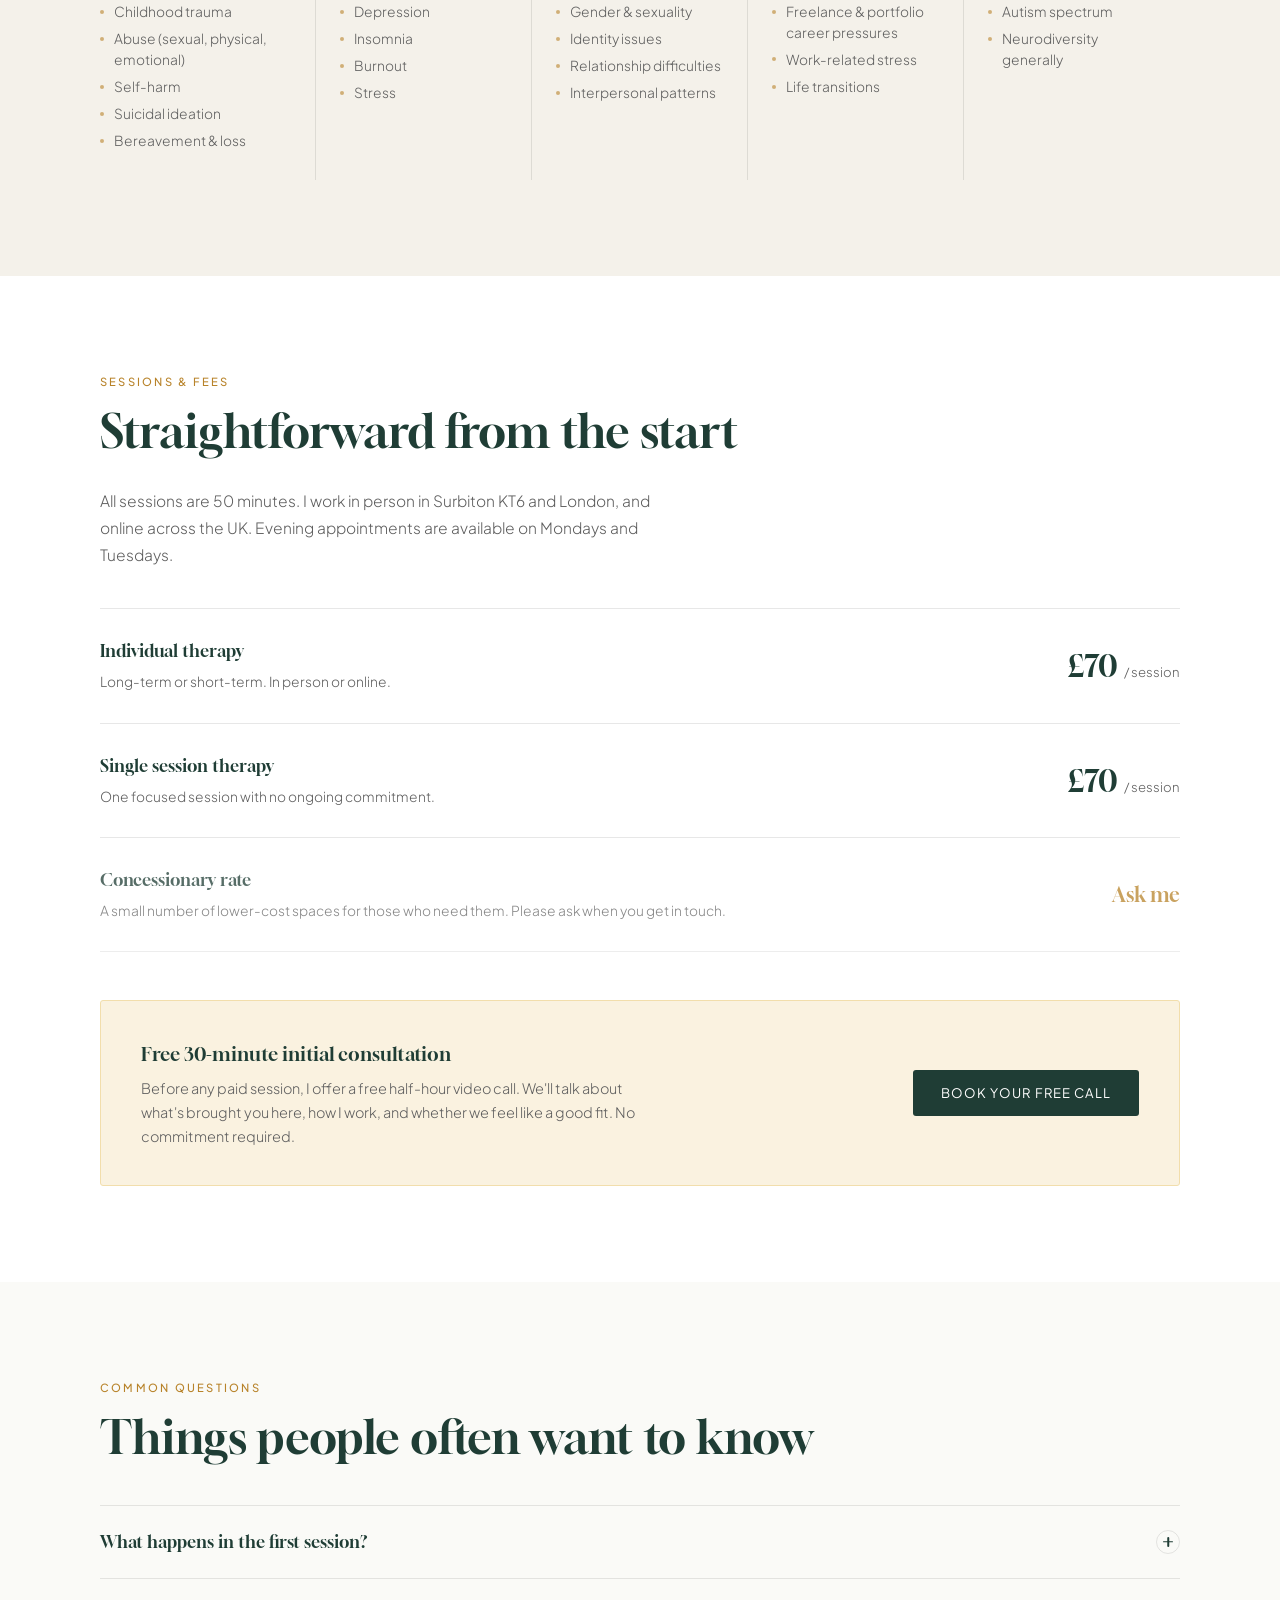
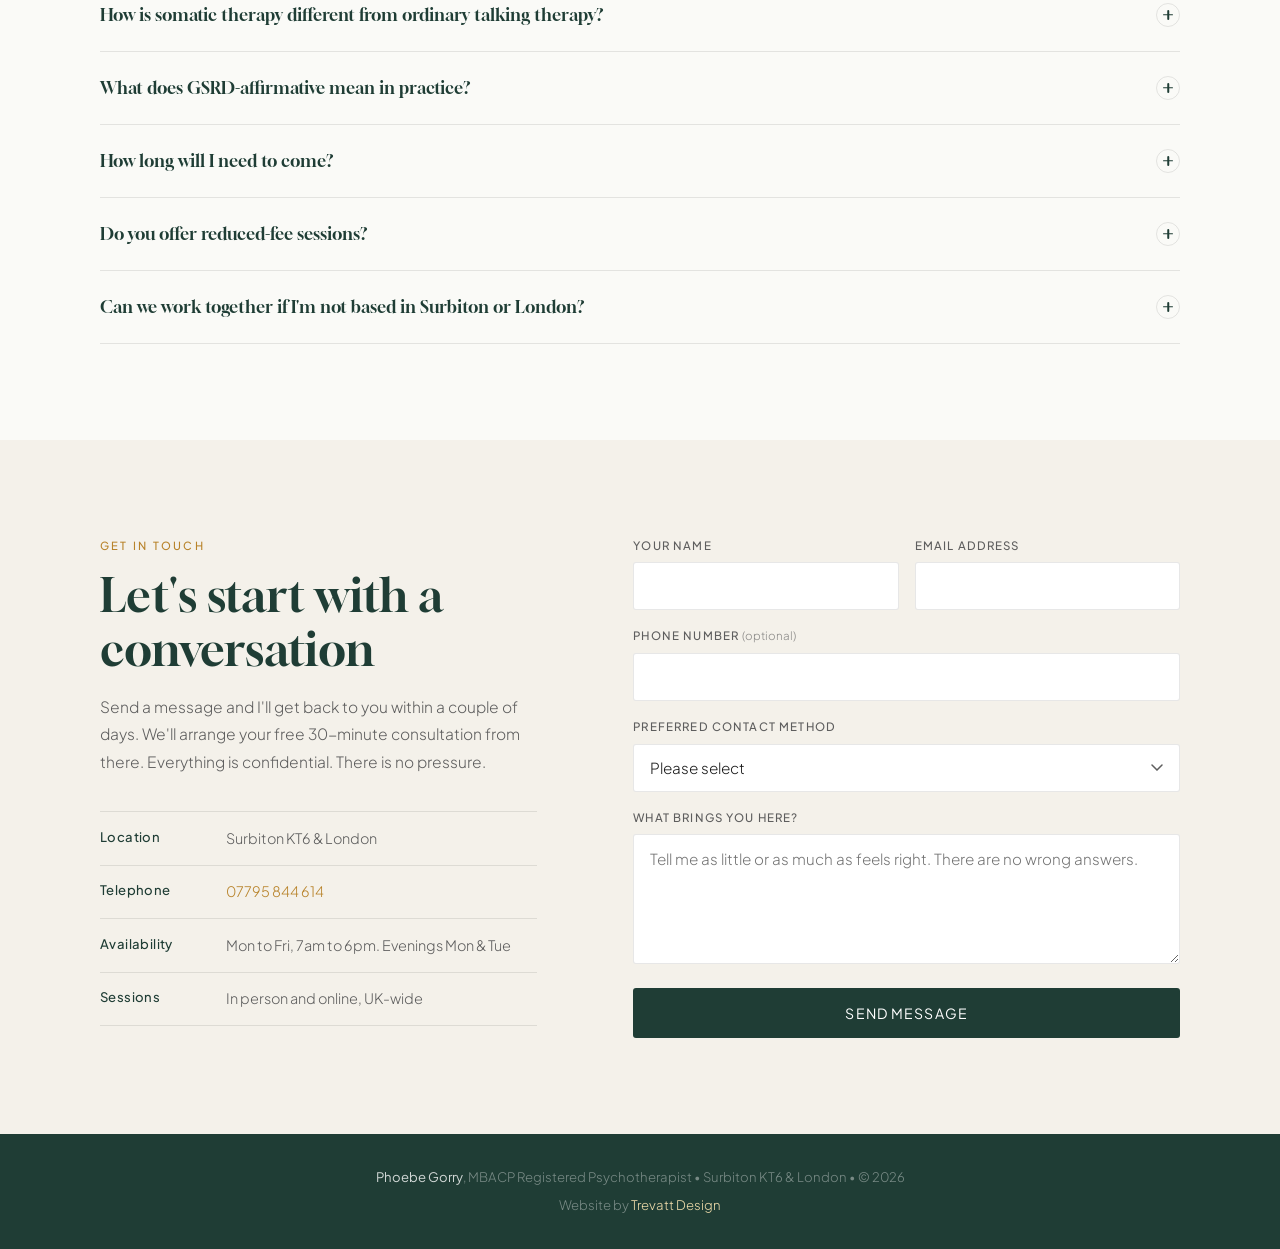
==== commit 45629a85: "Rebuild Phoebe Gorry demo site (fresh design)" ====
--- a/phoebe-gorry/index.html
+++ b/phoebe-gorry/index.html
@@ -3,18 +3,18 @@
 <head>
   <meta charset="UTF-8">
   <meta name="viewport" content="width=device-width, initial-scale=1.0">
-  <title>Psychotherapist in Surbiton & London | Phoebe Gorry</title>
-  <meta name="description" content="Integrative psychotherapist in Surbiton KT6 and London. Trauma-informed, somatic and GSRD-affirmative. Free 30-min consultation. Sessions from £70.">
+  <title>Psychotherapist KT6 Surbiton & London | Phoebe Gorry</title>
+  <meta name="description" content="Integrative somatic psychotherapy in Surbiton KT6 and London. Trauma-informed, GSRD-affirmative. Free 30-min consultation. Sessions from £70. MBACP Registered.">
   <link rel="canonical" href="https://client-demos-3kc.pages.dev/phoebe-gorry">
   <meta name="geo.region" content="GB-ENG">
   <meta name="geo.placename" content="Surbiton, Surrey">
   <meta name="geo.position" content="51.3939;-0.3073">
   <meta name="ICBM" content="51.3939, -0.3073">
   <meta property="og:type" content="website">
-  <meta property="og:title" content="Psychotherapist in Surbiton & London | Phoebe Gorry">
-  <meta property="og:description" content="Integrative psychotherapist in Surbiton KT6 and London. Trauma-informed, somatic and GSRD-affirmative. Free 30-min consultation. Sessions from £70.">
+  <meta property="og:title" content="Psychotherapist KT6 Surbiton & London | Phoebe Gorry">
+  <meta property="og:description" content="Integrative somatic psychotherapy in Surbiton KT6 and London. Trauma-informed, GSRD-affirmative. Free 30-min consultation. Sessions from £70.">
   <meta property="og:url" content="https://client-demos-3kc.pages.dev/phoebe-gorry">
-  <meta property="og:image" content="https://images.unsplash.com/photo-1441974231531-c6227db76b6e?w=1200&q=80">
+  <meta property="og:image" content="https://bacpweblive.blob.core.windows.net/profileimage/8a2ab614-e4a1-4e3f-95dd-6e4e4251e726.jpeg">
   <script type="application/ld+json">
   {
     "@context": "https://schema.org",
@@ -29,816 +29,411 @@
     },
     "telephone": "07795844614",
     "url": "https://client-demos-3kc.pages.dev/phoebe-gorry",
-    "description": "Integrative psychotherapist offering trauma-informed, somatic and GSRD-affirmative therapy in Surbiton KT6 and London. Free initial consultation.",
+    "description": "Integrative psychotherapist offering trauma-informed, somatic and GSRD-affirmative therapy in Surbiton KT6 and London. Free initial consultation. From £70.",
     "priceRange": "£70"
   }
   </script>
-  <style>
-    @import url('https://fonts.googleapis.com/css2?family=Playfair+Display:ital,wght@0,400;0,500;1,400;1,500&family=DM+Sans:wght@300;400;500&display=swap');
-
-    *, *::before, *::after { box-sizing: border-box; margin: 0; padding: 0; }
-
-    :root {
-      --forest:      #1A2E28;
-      --forest-mid:  #2E4A42;
-      --sage:        #4A7A68;
-      --sage-light:  #8DB5A6;
-      --terra:       #C06235;
-      --terra-pale:  #E8C4AD;
-      --parchment:   #F7F2EB;
-      --warm-white:  #FDFAF6;
-      --text:        #2D2118;
-      --mid:         #6B5C52;
-    }
-
-    html { scroll-behavior: smooth; }
-
-    body {
-      font-family: 'DM Sans', sans-serif;
-      font-weight: 300;
-      color: var(--text);
-      background: var(--warm-white);
-      line-height: 1.75;
-    }
-
-    /* ---- HEADER ---- */
-    header {
-      position: fixed;
-      inset-block-start: 0;
-      inset-inline: 0;
-      z-index: 100;
-      display: flex;
-      align-items: center;
-      justify-content: space-between;
-      padding: 1.2rem 6%;
-      background: rgba(253, 250, 246, 0.95);
-      backdrop-filter: blur(12px);
-      border-bottom: 1px solid rgba(26, 46, 40, 0.1);
-    }
-
-    .logo {
-      font-family: 'Playfair Display', serif;
-      font-weight: 400;
-      font-size: 1.2rem;
-      color: var(--forest);
-      text-decoration: none;
-      letter-spacing: 0.01em;
-    }
-
-    .logo em {
-      font-style: italic;
-      color: var(--terra);
-    }
-
-    .btn {
-      display: inline-block;
-      padding: 0.65rem 1.6rem;
-      background: var(--forest);
-      color: white;
-      text-decoration: none;
-      font-family: 'DM Sans', sans-serif;
-      font-weight: 400;
-      font-size: 0.82rem;
-      letter-spacing: 0.08em;
-      text-transform: uppercase;
-      border: none;
-      border-radius: 2px;
-      cursor: pointer;
-      transition: background 0.2s, transform 0.15s;
-    }
-
-    .btn:hover { background: var(--terra); transform: translateY(-1px); }
-
-    .btn-outline-light {
-      background: transparent;
-      border: 1.5px solid rgba(255,255,255,0.65);
-      color: white;
-    }
-
-    .btn-outline-light:hover {
-      background: white;
-      color: var(--forest);
-      transform: translateY(-1px);
-    }
-
-    /* ---- HERO ---- */
-    .hero {
-      position: relative;
-      min-height: 100vh;
-      display: flex;
-      align-items: flex-end;
-      padding: 10rem 6% 6rem;
-      overflow: hidden;
-    }
-
-    .hero-bg {
-      position: absolute;
-      inset: 0;
-      background-image: url('https://images.unsplash.com/photo-1441974231531-c6227db76b6e?w=1800&auto=format&q=75');
-      background-size: cover;
-      background-position: center 30%;
-    }
-
-    .hero-bg::after {
-      content: '';
-      position: absolute;
-      inset: 0;
-      background: linear-gradient(
-        160deg,
-        rgba(26, 46, 40, 0.35) 0%,
-        rgba(26, 46, 40, 0.78) 100%
-      );
-    }
-
-    .hero-content {
-      position: relative;
-      z-index: 1;
-      color: white;
-      max-width: 700px;
-    }
-
-    .hero-tag {
-      display: inline-block;
-      font-size: 0.77rem;
-      font-weight: 400;
-      letter-spacing: 0.16em;
-      text-transform: uppercase;
-      color: var(--terra-pale);
-      margin-bottom: 1.25rem;
-    }
-
-    .hero-content h1 {
-      font-family: 'Playfair Display', serif;
-      font-weight: 400;
-      font-size: clamp(2.6rem, 5.5vw, 4.4rem);
-      line-height: 1.15;
-      margin-bottom: 1.5rem;
-    }
-
-    .hero-content h1 em {
-      font-style: italic;
-      color: var(--terra-pale);
-    }
-
-    .hero-content p {
-      font-size: 1.05rem;
-      font-weight: 300;
-      opacity: 0.85;
-      max-width: 520px;
-      line-height: 1.75;
-      margin-bottom: 2.25rem;
-    }
-
-    .hero-free {
-      display: inline-flex;
-      align-items: center;
-      gap: 0.6rem;
-      margin-left: 1rem;
-      font-size: 0.82rem;
-      font-weight: 400;
-      color: var(--terra-pale);
-      opacity: 0.9;
-    }
-
-    .hero-ctas {
-      display: flex;
-      align-items: center;
-      flex-wrap: wrap;
-      gap: 0.5rem;
-    }
-
-    /* ---- SECTIONS ---- */
-    section { padding: 5.5rem 6%; }
-
-    .section-inner { max-width: 1040px; margin: 0 auto; }
-
-    .eyebrow {
-      display: block;
-      font-size: 0.72rem;
-      font-weight: 500;
-      letter-spacing: 0.18em;
-      text-transform: uppercase;
-      color: var(--terra);
-      margin-bottom: 0.8rem;
-    }
-
-    h2.section-title {
-      font-family: 'Playfair Display', serif;
-      font-weight: 400;
-      font-size: clamp(2rem, 4vw, 2.9rem);
-      line-height: 1.2;
-      color: var(--forest);
-      margin-bottom: 1.75rem;
-    }
-
-    /* ---- RECOGNITION ---- */
-    .recognition { background: var(--parchment); }
-
-    .recognition .section-inner {
-      display: grid;
-      grid-template-columns: 1fr 1.7fr;
-      gap: 5rem;
-      align-items: start;
-    }
-
-    .recognition-left p {
-      color: var(--mid);
-      font-size: 1rem;
-      line-height: 1.75;
-      margin-top: 0.25rem;
-    }
-
-    .rec-list {
-      list-style: none;
-      display: flex;
-      flex-direction: column;
-      gap: 1rem;
-    }
-
-    .rec-list li {
-      display: grid;
-      grid-template-columns: 1.75rem 1fr;
-      gap: 0.85rem;
-      align-items: start;
-    }
-
-    .rec-marker {
-      width: 1.75rem;
-      height: 1.75rem;
-      border-radius: 50%;
-      background: var(--terra-pale);
-      display: flex;
-      align-items: center;
-      justify-content: center;
-      flex-shrink: 0;
-      margin-top: 0.2rem;
-    }
-
-    .rec-marker::after {
-      content: '';
-      width: 6px;
-      height: 6px;
-      border-radius: 50%;
-      background: var(--terra);
-    }
-
-    .rec-list li p { font-size: 0.97rem; color: var(--text); line-height: 1.65; }
-
-    /* ---- ABOUT ---- */
-    .about-grid {
-      display: grid;
-      grid-template-columns: 260px 1fr;
-      gap: 5rem;
-      align-items: start;
-    }
-
-    .portrait-wrap { text-align: center; }
-
-    .portrait-img {
-      width: 220px;
-      height: 220px;
-      border-radius: 50%;
-      object-fit: cover;
-      object-position: center top;
-      display: block;
-      margin: 0 auto 1.5rem;
-      border: 4px solid var(--parchment);
-      box-shadow: 0 4px 24px rgba(26,46,40,0.12);
-    }
-
-    .badge-row {
-      display: flex;
-      flex-wrap: wrap;
-      gap: 0.5rem;
-      justify-content: center;
-    }
-
-    .badge {
-      display: inline-block;
-      padding: 0.28rem 0.75rem;
-      border: 1.5px solid var(--sage);
-      color: var(--sage);
-      font-size: 0.7rem;
-      font-weight: 500;
-      letter-spacing: 0.12em;
-      text-transform: uppercase;
-      border-radius: 2px;
-    }
-
-    .about-text p {
-      color: var(--text);
-      margin-bottom: 1.1rem;
-      font-size: 1rem;
-      line-height: 1.8;
-    }
-
-    .about-text p:last-child { margin-bottom: 0; }
-
-    /* ---- APPROACH ---- */
-    .approach { background: var(--forest); }
-
-    .approach .eyebrow { color: var(--terra-pale); }
-    .approach h2.section-title { color: white; }
-
-    .approach-lead {
-      color: rgba(255,255,255,0.65);
-      font-size: 1.05rem;
-      max-width: 580px;
-      margin-bottom: 3rem;
-      line-height: 1.75;
-    }
-
-    .approach-grid {
-      display: grid;
-      grid-template-columns: repeat(3, 1fr);
-      gap: 1.5rem;
-    }
-
-    .approach-card {
-      padding: 2rem 1.75rem;
-      border: 1px solid rgba(255,255,255,0.08);
-      border-radius: 4px;
-      transition: border-color 0.2s, background 0.2s;
-    }
-
-    .approach-card:hover {
-      border-color: rgba(192, 98, 53, 0.45);
-      background: rgba(255,255,255,0.03);
-    }
-
-    .approach-num {
-      font-family: 'Playfair Display', serif;
-      font-size: 2rem;
-      font-weight: 400;
-      font-style: italic;
-      color: var(--terra);
-      opacity: 0.6;
-      margin-bottom: 0.75rem;
-      line-height: 1;
-    }
-
-    .approach-card h3 {
-      font-family: 'Playfair Display', serif;
-      font-size: 1.15rem;
-      font-weight: 400;
-      color: rgba(255,255,255,0.9);
-      margin-bottom: 0.65rem;
-    }
-
-    .approach-card p {
-      font-size: 0.9rem;
-      color: rgba(255,255,255,0.58);
-      line-height: 1.72;
-    }
-
-    /* ---- FEES ---- */
-    .fees-header {
-      display: grid;
-      grid-template-columns: 1fr 1fr;
-      gap: 4rem;
-      align-items: start;
-      margin-bottom: 3rem;
-    }
-
-    .fees-lead {
-      color: var(--mid);
-      font-size: 1rem;
-      line-height: 1.75;
-    }
-
-    .free-consult {
-      background: var(--parchment);
-      border-left: 4px solid var(--terra);
-      padding: 1.75rem;
-      border-radius: 0 4px 4px 0;
-    }
-
-    .free-consult h3 {
-      font-family: 'Playfair Display', serif;
-      font-size: 1.25rem;
-      font-weight: 400;
-      color: var(--forest);
-      margin-bottom: 0.5rem;
-    }
-
-    .free-consult p {
-      font-size: 0.93rem;
-      color: var(--mid);
-      line-height: 1.65;
-    }
-
-    .free-label {
-      display: inline-block;
-      background: var(--terra);
-      color: white;
-      font-size: 0.7rem;
-      font-weight: 500;
-      letter-spacing: 0.12em;
-      text-transform: uppercase;
-      padding: 0.2rem 0.6rem;
-      border-radius: 2px;
-      margin-bottom: 0.75rem;
-    }
-
-    .fee-grid {
-      display: grid;
-      grid-template-columns: repeat(3, 1fr);
-      gap: 1.25rem;
-    }
-
-    .fee-card {
-      background: var(--parchment);
-      padding: 1.75rem;
-      border-radius: 4px;
-      border-top: 3px solid var(--forest);
-    }
-
-    .fee-card h3 {
-      font-family: 'Playfair Display', serif;
-      font-size: 1.15rem;
-      font-weight: 400;
-      color: var(--forest);
-      margin-bottom: 0.35rem;
-    }
-
-    .fee-amount {
-      font-size: 2rem;
-      font-family: 'Playfair Display', serif;
-      font-weight: 400;
-      color: var(--terra);
-      margin: 0.6rem 0 0.25rem;
-      line-height: 1;
-    }
-
-    .fee-amount span {
-      font-size: 1rem;
-      color: var(--mid);
-      font-family: 'DM Sans', sans-serif;
-      font-weight: 300;
-    }
-
-    .fee-card p { font-size: 0.87rem; color: var(--mid); line-height: 1.6; margin-top: 0.75rem; }
-
-    .fee-note {
-      margin-top: 1.5rem;
-      font-size: 0.88rem;
-      color: var(--mid);
-      line-height: 1.65;
-    }
-
-    /* ---- CONTACT ---- */
-    .contact { background: var(--parchment); }
-
-    .contact-grid {
-      display: grid;
-      grid-template-columns: 1fr 1.3fr;
-      gap: 5rem;
-      align-items: start;
-    }
-
-    .contact-left h2 {
-      font-family: 'Playfair Display', serif;
-      font-size: clamp(2rem, 4vw, 2.9rem);
-      font-weight: 400;
-      color: var(--forest);
-      margin-bottom: 1rem;
-      line-height: 1.2;
-    }
-
-    .contact-left .lead {
-      color: var(--mid);
-      font-size: 1rem;
-      line-height: 1.75;
-      margin-bottom: 2rem;
-    }
-
-    .contact-details {
-      list-style: none;
-      display: flex;
-      flex-direction: column;
-      gap: 0.85rem;
-    }
-
-    .contact-details li {
-      display: flex;
-      align-items: center;
-      gap: 0.8rem;
-      font-size: 0.95rem;
-      color: var(--text);
-    }
-
-    .contact-details svg { flex-shrink: 0; }
-
-    .contact-details a { color: var(--terra); text-decoration: none; }
-    .contact-details a:hover { text-decoration: underline; }
-
-    form { display: flex; flex-direction: column; gap: 1rem; }
-
-    .form-row {
-      display: grid;
-      grid-template-columns: 1fr 1fr;
-      gap: 1rem;
-    }
-
-    .field { display: flex; flex-direction: column; }
-
-    label {
-      font-size: 0.73rem;
-      font-weight: 500;
-      letter-spacing: 0.1em;
-      text-transform: uppercase;
-      color: var(--mid);
-      margin-bottom: 0.4rem;
-    }
-
-    input, select, textarea {
-      padding: 0.8rem 1rem;
-      border: 1.5px solid rgba(45, 33, 24, 0.18);
-      border-radius: 2px;
-      font-family: 'DM Sans', sans-serif;
-      font-size: 0.95rem;
-      font-weight: 300;
-      color: var(--text);
-      background: white;
-      transition: border-color 0.2s;
-      width: 100%;
-    }
-
-    input:focus, select:focus, textarea:focus {
-      outline: none;
-      border-color: var(--terra);
-    }
-
-    textarea { min-height: 130px; resize: vertical; }
-
-    .form-submit .btn {
-      width: 100%;
-      text-align: center;
-      padding: 1rem;
-      font-size: 0.85rem;
-    }
-
-    /* ---- FOOTER ---- */
-    footer {
-      background: var(--forest);
-      color: rgba(255,255,255,0.45);
-      padding: 2.5rem 6%;
-      text-align: center;
-      font-size: 0.83rem;
-      line-height: 1.85;
-    }
-
-    footer strong { color: rgba(255,255,255,0.82); font-weight: 400; }
-
-    footer a { color: var(--terra-pale); text-decoration: none; }
-    footer a:hover { text-decoration: underline; }
-
-    /* ---- RESPONSIVE ---- */
-    @media (max-width: 900px) {
-      .approach-grid { grid-template-columns: 1fr 1fr; }
-      .fee-grid { grid-template-columns: 1fr; }
-      .fees-header { grid-template-columns: 1fr; gap: 2rem; }
-    }
-
-    @media (max-width: 760px) {
-      .recognition .section-inner { grid-template-columns: 1fr; gap: 2.5rem; }
-      .about-grid { grid-template-columns: 1fr; gap: 2.5rem; }
-      .portrait-wrap { order: -1; }
-      .approach-grid { grid-template-columns: 1fr; }
-      .contact-grid { grid-template-columns: 1fr; gap: 2.5rem; }
-      .form-row { grid-template-columns: 1fr; }
-      header { padding: 1rem 5%; }
-      section { padding: 4rem 5%; }
-      .hero { padding: 8rem 5% 5rem; }
-      .hero-ctas { flex-direction: column; align-items: flex-start; }
-      .hero-free { margin-left: 0; margin-top: 0.5rem; }
-    }
-  </style>
+  <link rel="stylesheet" href="style.css">
 </head>
 <body>
 
-  <header>
-    <a href="#" class="logo">Phoebe <em>Gorry</em></a>
-    <a href="#contact" class="btn">Book free consultation</a>
+  <!-- SPLIT HEADER: identity left, credentials + CTA right -->
+  <header class="header" id="header">
+    <div class="header-identity">
+      <a href="#" class="logo" aria-label="Phoebe Gorry Psychotherapy">Phoebe Gorry</a>
+      <span class="header-role" aria-hidden="true">Psychotherapist</span>
+    </div>
+    <div class="header-actions">
+      <span class="header-cred">MBACP Registered</span>
+      <a href="#contact" class="btn btn-primary">Book free consultation</a>
+    </div>
   </header>
 
-  <section class="hero">
-    <div class="hero-bg" role="img" aria-label="Dappled sunlight falling through the canopy of a green forest"></div>
-    <div class="hero-content">
-      <span class="hero-tag">Psychotherapy in Surbiton & London</span>
-      <h1>Your body remembers what your mind is <em>still working out</em></h1>
-      <p>Integrative, trauma-informed therapy for people who are ready to go a little deeper. In person in Surbiton and London, and online.</p>
-      <div class="hero-ctas">
-        <a href="#contact" class="btn btn-outline-light">Book free 30-min consultation</a>
-        <span class="hero-free">No obligation &mdash; just a conversation</span>
-      </div>
+  <main>
+
+    <!-- HERO: colour-wash, typographic only, no image -->
+    <section class="hero" aria-label="Introduction">
+      <div class="hero-inner">
+        <p class="hero-location">Surbiton KT6 &amp; London &middot; In person &amp; online</p>
+        <h1>Your body knows things<br>your mind is still<br><em>learning to say</em></h1>
+        <p class="hero-sub">Integrative, somatic and GSRD-affirmative psychotherapy for people ready to work at depth. Sessions from £70.</p>
+        <a href="#contact" class="btn btn-hero">Book your free 30-minute consultation</a>
+      </div>
+      <div class="hero-foot" aria-hidden="true">
+        <span class="hero-scroll-label">Scroll</span>
+        <div class="hero-scroll-line"></div>
+      </div>
+    </section>
+
+    <!-- RECOGNITION: "Does this sound familiar?" — paragraph/question form -->
+    <section class="recognition" aria-labelledby="rec-heading">
+      <div class="section-inner">
+        <div class="rec-header">
+          <p class="eyebrow">Does this sound familiar</p>
+          <h2 id="rec-heading" class="section-title">You don't need a diagnosis to be here</h2>
+        </div>
+        <div class="rec-questions">
+          <div class="rec-question">
+            <p>Is anxiety something you feel in your body as much as your mind? A chest that tightens, a stomach that won't settle, sleep that won't come?</p>
+          </div>
+          <div class="rec-question">
+            <p>Are you carrying something from the past that you've never fully talked about, and find it keeps surfacing in ways you didn't expect?</p>
+          </div>
+          <div class="rec-question">
+            <p>Are you a creative person, and has something gone quiet in you? Blocked, burnt out, or just no longer sure what the work is for?</p>
+          </div>
+          <div class="rec-question">
+            <p>Do you want a therapist who genuinely understands what it means to be queer, without needing to manage their reactions or educate them in the room?</p>
+          </div>
+          <div class="rec-question">
+            <p>Have you been holding yourself together for so long that when things started slipping, it came as a surprise even to you?</p>
+          </div>
+          <div class="rec-question">
+            <p>Are you ready to understand yourself a little more clearly, and to trust that something different is possible?</p>
+          </div>
+        </div>
+        <p class="rec-close">If any of this feels familiar, you're in the right place. You don't have to arrive with a tidy explanation.</p>
+      </div>
+    </section>
+
+    <!-- ABOUT: text left, portrait right, then values strip -->
+    <section class="about" aria-labelledby="about-heading">
+      <div class="section-inner">
+        <div class="about-grid">
+          <div class="about-text">
+            <p class="eyebrow">About Phoebe</p>
+            <h2 id="about-heading" class="section-title">Fifteen years on stage before the therapy room</h2>
+            <p>Before training as a psychotherapist, I spent more than fifteen years working as a performer. That time gave me a particular understanding of the body, of presence, and of what it means to keep showing up in front of other people when things feel uncertain inside. It also gave me a direct experience of the specific pressures that come with creative and freelance work.</p>
+            <p>I hold a Master's in Counselling and Psychotherapy from the University of Roehampton and am a Registered Member of the BACP. I trained in somatic trauma therapy with world-renowned specialist Babette Rothschild, and that body-aware, trauma-informed approach underpins everything I do.</p>
+            <p>I work in private practice in Surbiton and London, and as a sessional psychotherapist at Nightingale Hospital. Previous experience includes NHS IAPT settings, the low-cost service Headstrong, and working with young creatives at the Royal Academy of Dramatic Arts.</p>
+            <div class="cred-row">
+              <span class="cred-item">MBACP Registered</span>
+              <span class="cred-item">MA Counselling &amp; Psychotherapy</span>
+              <span class="cred-item">University of Roehampton</span>
+            </div>
+          </div>
+          <div class="about-portrait-col">
+            <img
+              src="https://bacpweblive.blob.core.windows.net/profileimage/8a2ab614-e4a1-4e3f-95dd-6e4e4251e726.jpeg"
+              alt="Phoebe Gorry, MBACP Registered Psychotherapist"
+              class="about-photo"
+            >
+          </div>
+        </div>
+
+        <!-- VALUES GRID -->
+        <div class="values-strip">
+          <div class="value-item">
+            <h3>Body-aware</h3>
+            <p>Every session attends to what's happening in the body, not just the mind. Sensation, breath, and nervous system response are all part of the conversation.</p>
+          </div>
+          <div class="value-item">
+            <h3>Non-judgmental</h3>
+            <p>Whatever you bring, I will meet with curiosity rather than judgement. Nothing you say will be labelled, minimised, or used against you.</p>
+          </div>
+          <div class="value-item">
+            <h3>GSRD-affirmative</h3>
+            <p>An explicitly affirming space for LGBTQIA+ clients and those exploring gender, sexuality, and relationship diversity. You will not have to explain yourself.</p>
+          </div>
+          <div class="value-item">
+            <h3>Flexible</h3>
+            <p>Short-term focused work, longer open-ended therapy, or single sessions. We work out together what fits your life, your goals, and your pace.</p>
+          </div>
+        </div>
+      </div>
+    </section>
+
+    <!-- APPROACH: large-type modality treatments -->
+    <section class="approach" aria-labelledby="approach-heading">
+      <div class="section-inner">
+        <p class="eyebrow">How I work</p>
+        <h2 id="approach-heading" class="section-title">Five approaches, one direction</h2>
+        <p class="approach-intro">I draw from several therapeutic traditions and adapt to what each individual actually needs. What unites them is attention to the whole person, not just the presenting problem.</p>
+
+        <div class="modality-list">
+          <div class="modality-item">
+            <div class="modality-head">
+              <span class="modality-num">01</span>
+              <h3 class="modality-name">Somatic &amp; body-aware</h3>
+            </div>
+            <p class="modality-desc">Trauma and distress live in the nervous system as much as in memory. Trained by world-renowned somatic trauma specialist Babette Rothschild, I work with what the body holds alongside what words can reach. This is not physical or intrusive, just a more whole-person conversation.</p>
+          </div>
+          <div class="modality-item">
+            <div class="modality-head">
+              <span class="modality-num">02</span>
+              <h3 class="modality-name">Person-centred</h3>
+            </div>
+            <p class="modality-desc">You are the expert on your own experience. My role is to offer consistent warmth and non-judgmental presence, so that you can begin to hear yourself more clearly and trust what you find there. The relationship between therapist and client is itself part of the work.</p>
+          </div>
+          <div class="modality-item">
+            <div class="modality-head">
+              <span class="modality-num">03</span>
+              <h3 class="modality-name">Psychodynamic</h3>
+            </div>
+            <p class="modality-desc">Old patterns often have old roots. Where it's useful, we look at how early relationships and experiences continue to shape how you move through the world today. The aim is understanding, not blame, and the insight that comes from it is often where lasting change begins.</p>
+          </div>
+          <div class="modality-item">
+            <div class="modality-head">
+              <span class="modality-num">04</span>
+              <h3 class="modality-name">Creative &amp; imaginal</h3>
+            </div>
+            <p class="modality-desc">Drawing on my background as a performer, I use imagery, metaphor, and embodied awareness to access what language alone sometimes can't reach. This is never obligatory, always led by what feels useful to you, and particularly effective for clients who think and feel in creative ways.</p>
+          </div>
+          <div class="modality-item">
+            <div class="modality-head">
+              <span class="modality-num">05</span>
+              <h3 class="modality-name">GSRD-affirmative</h3>
+            </div>
+            <p class="modality-desc">I offer a fully affirming space for LGBTQIA+ clients, those exploring gender and sexuality, and people whose identities or relationships fall outside mainstream frameworks. I bring knowledge, not just goodwill, and I understand the specific psychological pressures that minority stress and identity can carry.</p>
+          </div>
+        </div>
+      </div>
+    </section>
+
+    <!-- SPECIALISMS: categorised by theme -->
+    <section class="specialisms" aria-labelledby="spec-heading">
+      <div class="section-inner">
+        <p class="eyebrow">Who I work with</p>
+        <h2 id="spec-heading" class="section-title">Areas of experience and training</h2>
+        <p class="spec-intro">I work with adults of all ages, with particular experience supporting millennials, Gen Z, creatives, and members of the LGBTQIA+ community. The categories below reflect areas of specific training, not a limit on who I can see.</p>
+        <div class="spec-categories">
+          <div class="spec-cat">
+            <h3>Trauma &amp; distress</h3>
+            <ul>
+              <li>Trauma &amp; PTSD</li>
+              <li>Childhood trauma</li>
+              <li>Abuse (sexual, physical, emotional)</li>
+              <li>Self-harm</li>
+              <li>Suicidal ideation</li>
+              <li>Bereavement &amp; loss</li>
+            </ul>
+          </div>
+          <div class="spec-cat">
+            <h3>Mood &amp; anxiety</h3>
+            <ul>
+              <li>Anxiety &amp; panic attacks</li>
+              <li>Depression</li>
+              <li>Insomnia</li>
+              <li>Burnout</li>
+              <li>Stress</li>
+            </ul>
+          </div>
+          <div class="spec-cat">
+            <h3>Identity &amp; relationships</h3>
+            <ul>
+              <li>LGBTQIA+ concerns</li>
+              <li>Gender &amp; sexuality</li>
+              <li>Identity issues</li>
+              <li>Relationship difficulties</li>
+              <li>Interpersonal patterns</li>
+            </ul>
+          </div>
+          <div class="spec-cat">
+            <h3>Creative life</h3>
+            <ul>
+              <li>Creative blocks</li>
+              <li>Freelance &amp; portfolio career pressures</li>
+              <li>Work-related stress</li>
+              <li>Life transitions</li>
+            </ul>
+          </div>
+          <div class="spec-cat">
+            <h3>Neurodiversity</h3>
+            <ul>
+              <li>ADHD</li>
+              <li>Autism spectrum</li>
+              <li>Neurodiversity generally</li>
+            </ul>
+          </div>
+        </div>
+      </div>
+    </section>
+
+    <!-- FEES -->
+    <section class="fees" aria-labelledby="fees-heading">
+      <div class="section-inner">
+        <p class="eyebrow">Sessions &amp; fees</p>
+        <h2 id="fees-heading" class="section-title">Straightforward from the start</h2>
+        <p class="fees-intro">All sessions are 50 minutes. I work in person in Surbiton KT6 and London, and online across the UK. Evening appointments are available on Mondays and Tuesdays.</p>
+
+        <div class="fee-table">
+          <div class="fee-row-item">
+            <div class="fee-label">
+              <h3>Individual therapy</h3>
+              <p>Long-term or short-term. In person or online.</p>
+            </div>
+            <div class="fee-price">£70 <span>/ session</span></div>
+          </div>
+          <div class="fee-row-item">
+            <div class="fee-label">
+              <h3>Single session therapy</h3>
+              <p>One focused session with no ongoing commitment.</p>
+            </div>
+            <div class="fee-price">£70 <span>/ session</span></div>
+          </div>
+          <div class="fee-row-item fee-row-item--soft">
+            <div class="fee-label">
+              <h3>Concessionary rate</h3>
+              <p>A small number of lower-cost spaces for those who need them. Please ask when you get in touch.</p>
+            </div>
+            <div class="fee-price fee-price--ask">Ask me</div>
+          </div>
+        </div>
+
+        <div class="consult-callout">
+          <div class="consult-callout-text">
+            <h3>Free 30-minute initial consultation</h3>
+            <p>Before any paid session, I offer a free half-hour video call. We'll talk about what's brought you here, how I work, and whether we feel like a good fit. No commitment required.</p>
+          </div>
+          <a href="#contact" class="btn btn-primary">Book your free call</a>
+        </div>
+      </div>
+    </section>
+
+    <!-- FAQ -->
+    <section class="faq" aria-labelledby="faq-heading">
+      <div class="section-inner">
+        <p class="eyebrow">Common questions</p>
+        <h2 id="faq-heading" class="section-title">Things people often want to know</h2>
+
+        <div class="faq-list" id="faqList" role="list">
+
+          <div class="faq-item" role="listitem">
+            <button class="faq-q" aria-expanded="false">
+              What happens in the first session?
+              <span class="faq-icon" aria-hidden="true"></span>
+            </button>
+            <div class="faq-a" hidden>
+              <p>Before any paid session, we have a free 30-minute video call to talk about what's brought you here and see whether working together feels right. If it does, the first full session is a chance to go a little deeper at whatever pace feels comfortable. There's no pressure to cover everything at once.</p>
+            </div>
+          </div>
+
+          <div class="faq-item" role="listitem">
+            <button class="faq-q" aria-expanded="false">
+              How is somatic therapy different from ordinary talking therapy?
+              <span class="faq-icon" aria-hidden="true"></span>
+            </button>
+            <div class="faq-a" hidden>
+              <p>Conventional talk therapy works mainly through language and reflection. Somatic therapy also pays attention to what's happening in the body: breath, tension, sensation, posture. This matters because trauma and distress are stored in the nervous system, not only in memory. Working somatically lets us access things that words alone sometimes can't reach. It involves no physical contact, just a more body-aware conversation.</p>
+            </div>
+          </div>
+
+          <div class="faq-item" role="listitem">
+            <button class="faq-q" aria-expanded="false">
+              What does GSRD-affirmative mean in practice?
+              <span class="faq-icon" aria-hidden="true"></span>
+            </button>
+            <div class="faq-a" hidden>
+              <p>GSRD stands for Gender, Sexuality, and Relationship Diversities. Being GSRD-affirmative means I actively support LGBTQIA+ clients and people whose identities or relationships sit outside mainstream norms. In practice: you won't have to explain yourself, justify your experience, or manage my reactions. I bring knowledge and understanding, not just goodwill.</p>
+            </div>
+          </div>
+
+          <div class="faq-item" role="listitem">
+            <button class="faq-q" aria-expanded="false">
+              How long will I need to come?
+              <span class="faq-icon" aria-hidden="true"></span>
+            </button>
+            <div class="faq-a" hidden>
+              <p>It depends on what you bring. Some people find that six to twelve sessions addresses what they came for. Others find longer, open-ended work more useful. I offer both, and we'll discuss what feels right in our initial consultation. The length is always driven by what's genuinely useful to you, not by a fixed programme.</p>
+            </div>
+          </div>
+
+          <div class="faq-item" role="listitem">
+            <button class="faq-q" aria-expanded="false">
+              Do you offer reduced-fee sessions?
+              <span class="faq-icon" aria-hidden="true"></span>
+            </button>
+            <div class="faq-a" hidden>
+              <p>Yes. I hold a small number of spaces at a lower fee for people who would otherwise be unable to access therapy. These are limited and subject to availability. Please mention this when you get in touch.</p>
+            </div>
+          </div>
+
+          <div class="faq-item" role="listitem">
+            <button class="faq-q" aria-expanded="false">
+              Can we work together if I'm not based in Surbiton or London?
+              <span class="faq-icon" aria-hidden="true"></span>
+            </button>
+            <div class="faq-a" hidden>
+              <p>Yes. I offer online sessions to clients anywhere in the UK. Online therapy works well for most people and there is no meaningful difference in quality of care between online and in-person work. If you're unsure which format suits you, we can talk that through in your free initial call.</p>
+            </div>
+          </div>
+
+        </div>
+      </div>
+    </section>
+
+    <!-- CONTACT: light background, two-column -->
+    <section class="contact" id="contact" aria-labelledby="contact-heading">
+      <div class="section-inner">
+        <div class="contact-grid">
+          <div class="contact-info">
+            <p class="eyebrow">Get in touch</p>
+            <h2 id="contact-heading" class="section-title">Let's start with a conversation</h2>
+            <p class="contact-lead">Send a message and I'll get back to you within a couple of days. We'll arrange your free 30-minute consultation from there. Everything is confidential. There is no pressure.</p>
+            <ul class="contact-meta">
+              <li>
+                <strong>Location</strong>
+                <span>Surbiton KT6 &amp; London</span>
+              </li>
+              <li>
+                <strong>Telephone</strong>
+                <span><a href="tel:07795844614">07795 844 614</a></span>
+              </li>
+              <li>
+                <strong>Availability</strong>
+                <span>Mon to Fri, 7am to 6pm. Evenings Mon &amp; Tue</span>
+              </li>
+              <li>
+                <strong>Sessions</strong>
+                <span>In person and online, UK-wide</span>
+              </li>
+            </ul>
+          </div>
+
+          <!-- Formspree integration: update the action attribute with your Formspree endpoint -->
+          <form action="#" method="POST" class="contact-form" novalidate>
+            <div class="form-row">
+              <div class="field">
+                <label for="name">Your name</label>
+                <input type="text" id="name" name="name" autocomplete="name" required>
+              </div>
+              <div class="field">
+                <label for="email">Email address</label>
+                <input type="email" id="email" name="email" autocomplete="email" required>
+              </div>
+            </div>
+            <div class="field">
+              <label for="phone">Phone number <span class="label-opt">(optional)</span></label>
+              <input type="tel" id="phone" name="phone" autocomplete="tel">
+            </div>
+            <div class="field">
+              <label for="contact-pref">Preferred contact method</label>
+              <select id="contact-pref" name="contact_preference">
+                <option value="">Please select</option>
+                <option value="email">Email</option>
+                <option value="phone">Phone call</option>
+                <option value="online">Online video call</option>
+              </select>
+            </div>
+            <div class="field">
+              <label for="message">What brings you here?</label>
+              <textarea id="message" name="message" placeholder="Tell me as little or as much as feels right. There are no wrong answers."></textarea>
+            </div>
+            <button type="submit" class="btn btn-submit">Send message</button>
+          </form>
+        </div>
+      </div>
+    </section>
+
+  </main>
+
+  <footer class="footer">
+    <div class="footer-inner">
+      <p><strong>Phoebe Gorry</strong>, MBACP Registered Psychotherapist &bull; Surbiton KT6 &amp; London &bull; &copy; 2026</p>
+      <p>Website by <a href="https://trevattdesign.com" target="_blank" rel="noopener noreferrer">Trevatt Design</a></p>
     </div>
-  </section>
-
-  <section class="recognition">
-    <div class="section-inner">
-      <div class="recognition-left">
-        <span class="eyebrow">You might be here because</span>
-        <h2 class="section-title">Something keeps pulling you back</h2>
-        <p>Whether it's been building quietly for years or arrived all at once, you know something needs to shift. You don't have to come in with a tidy explanation.</p>
-      </div>
-      <ul class="rec-list">
-        <li>
-          <div class="rec-marker"></div>
-          <p>The anxiety lives in your body, not just your head: tightness in your chest, a stomach that won't settle, sleep that won't come</p>
-        </li>
-        <li>
-          <div class="rec-marker"></div>
-          <p>Something happened that you've never fully talked about, and it keeps surfacing in ways you didn't expect</p>
-        </li>
-        <li>
-          <div class="rec-marker"></div>
-          <p>You're a creative person and something has gone quiet in you: blocked, burnt out, or just disconnected from the work you used to love</p>
-        </li>
-        <li>
-          <div class="rec-marker"></div>
-          <p>You're queer or questioning and want a therapist who genuinely gets it, one who doesn't need educating in the room</p>
-        </li>
-        <li>
-          <div class="rec-marker"></div>
-          <p>You've been holding yourself together for so long that when things started slipping, it caught you completely off guard</p>
-        </li>
-        <li>
-          <div class="rec-marker"></div>
-          <p>You keep ending up in the same patterns in relationships, and you're starting to wonder what your part in it might be</p>
-        </li>
-      </ul>
-    </div>
-  </section>
-
-  <section class="about">
-    <div class="section-inner">
-      <div class="about-grid">
-        <div class="portrait-wrap">
-          <img
-            src="https://bacpweblive.blob.core.windows.net/profileimage/8a2ab614-e4a1-4e3f-95dd-6e4e4251e726.jpeg"
-            alt="Phoebe Gorry, MBACP Registered Psychotherapist"
-            class="portrait-img"
-          >
-          <div class="badge-row">
-            <span class="badge">MBACP Registered</span>
-          </div>
-        </div>
-        <div class="about-text">
-          <span class="eyebrow">About Phoebe</span>
-          <h2 class="section-title">Trained in the body as well as the mind</h2>
-          <p>Before I became a psychotherapist, I spent over 15 years working as a performer. That time taught me things about the body, about presence, and about what it takes to keep showing up that no textbook could have. It also gave me a particular understanding of what the creative life can ask of you, and what it can take.</p>
-          <p>I hold a Master's in Counselling and Psychotherapy from the University of Roehampton and am a registered member of the BACP. I trained in somatic trauma therapy with world-renowned specialist Babette Rothschild, and I bring that body-aware, trauma-informed approach to all of my work.</p>
-          <p>I work with individuals in private practice in Surbiton and London, and I am a sessional therapist at Nightingale Hospital. I have worked in NHS settings, with the low-cost service Headstrong, and with young creatives at the Royal Academy of Dramatic Arts. I offer a GSRD-affirmative space and have extensive experience working with members of the LGBTQIA+ community.</p>
-          <p>I work with millennials and Gen Z clients in particular, including creatives and freelancers who know the particular pressures of an uncertain, portfolio-based working life.</p>
-        </div>
-      </div>
-    </div>
-  </section>
-
-  <section class="approach">
-    <div class="section-inner">
-      <span class="eyebrow">How I work</span>
-      <h2 class="section-title">Grounded in the body, led by you</h2>
-      <p class="approach-lead">I draw from several therapeutic traditions and adapt to what each person actually needs. The common thread is that we pay attention to the whole of you, not just the story your mind is telling.</p>
-      <div class="approach-grid">
-        <div class="approach-card">
-          <div class="approach-num">01</div>
-          <h3>Somatic and body-aware</h3>
-          <p>Trauma lives in the nervous system, not just in memory. Drawing on my training with Babette Rothschild, I work with what the body holds as well as what the mind knows.</p>
-        </div>
-        <div class="approach-card">
-          <div class="approach-num">02</div>
-          <h3>Person-centred at the core</h3>
-          <p>You are the expert on your own experience. My job is to offer a consistently safe, non-judgmental space in which you can start to hear yourself more clearly.</p>
-        </div>
-        <div class="approach-card">
-          <div class="approach-num">03</div>
-          <h3>Psychodynamic depth</h3>
-          <p>Old patterns often have old roots. Where it's useful, we look at how early relationships and experiences continue to shape how you move through the world today.</p>
-        </div>
-        <div class="approach-card">
-          <div class="approach-num">04</div>
-          <h3>Creative and imaginal</h3>
-          <p>I use imagery, metaphor, and embodied awareness to open up what words alone can't always reach. Particularly useful for creative clients, though never obligatory.</p>
-        </div>
-        <div class="approach-card">
-          <div class="approach-num">05</div>
-          <h3>GSRD-affirmative</h3>
-          <p>I offer an explicitly affirming space for LGBTQIA+ clients, people exploring gender and sexuality, and those whose identities sit outside mainstream frameworks.</p>
-        </div>
-        <div class="approach-card">
-          <div class="approach-num">06</div>
-          <h3>Flexible in length</h3>
-          <p>I offer short-term focused work, longer open-ended therapy, and single-session therapy. We'll work out together what fits your life and your goals.</p>
-        </div>
-      </div>
-    </div>
-  </section>
-
-  <section class="fees">
-    <div class="section-inner">
-      <span class="eyebrow">Sessions and fees</span>
-      <h2 class="section-title">Straightforward from the start</h2>
-      <div class="fees-header">
-        <p class="fees-lead">I offer in-person therapy in Surbiton and London, as well as online sessions. Evening slots are available on Mondays and Tuesdays. All sessions are 50 minutes.</p>
-        <div class="free-consult">
-          <span class="free-label">Complimentary</span>
-          <h3>Free initial 30-minute consultation</h3>
-          <p>Before we begin, I offer a free 30-minute video call so we can talk about what's brought you here, how I work, and whether we feel like a good fit. No commitment required.</p>
-        </div>
-      </div>
-      <div class="fee-grid">
-        <div class="fee-card">
-          <h3>Individual therapy</h3>
-          <div class="fee-amount">£70 <span>/ session</span></div>
-          <p>50-minute sessions. In person in Surbiton or London, or online. Available Monday through Friday with evening slots on Mondays and Tuesdays.</p>
-        </div>
-        <div class="fee-card">
-          <h3>Concessionary rate</h3>
-          <div class="fee-amount" style="font-size: 1.5rem; padding-top: 0.3rem; color: var(--sage);">Available</div>
-          <p>I hold a small number of lower-cost spaces for those who need them. Please ask about availability when you get in touch.</p>
-        </div>
-        <div class="fee-card">
-          <h3>Single session therapy</h3>
-          <div class="fee-amount">£70 <span>/ session</span></div>
-          <p>A focused, standalone session for those who want to work on something specific without committing to an ongoing arrangement.</p>
-        </div>
-      </div>
-      <p class="fee-note">I work at Nightingale Hospital as a sessional therapist for clients referred through that pathway. For private enquiries, please contact me directly.</p>
-    </div>
-  </section>
-
-  <section class="contact" id="contact">
-    <div class="section-inner">
-      <div class="contact-grid">
-        <div class="contact-left">
-          <span class="eyebrow">Get in touch</span>
-          <h2>Let's start with a conversation</h2>
-          <p class="lead">Send me a message and I will get back to you within a couple of days to arrange your free 30-minute consultation. Everything is confidential and there is no pressure.</p>
-          <ul class="contact-details">
-            <li>
-              <svg width="16" height="16" viewBox="0 0 24 24" fill="none" aria-hidden="true">
-                <path d="M12 2C8.13 2 5 5.13 5 9c0 5.25 7 13 7 13s7-7.75 7-13c0-3.87-3.13-7-7-7zm0 9.5A2.5 2.5 0 1 1 12 6.5a2.5 2.5 0 0 1 0 5z" fill="#C06235"/>
-              </svg>
-              Surbiton, KT6 and London
-            </li>
-            <li>
-              <svg width="16" height="16" viewBox="0 0 24 24" fill="none" aria-hidden="true">
-                <path d="M20 4H4c-1.1 0-2 .9-2 2v12c0 1.1.9 2 2 2h16c1.1 0 2-.9 2-2V6c0-1.1-.9-2-2-2zm0 4-8 5-8-5V6l8 5 8-5v2z" fill="#C06235"/>
-              </svg>
-              In person and online
-            </li>
-            <li>
-              <svg width="16" height="16" viewBox="0 0 24 24" fill="none" aria-hidden="true">
-                <path d="M20.01 15.38c-1.23 0-2.42-.2-3.53-.56a.977.977 0 0 0-1.01.24l-1.57 1.97c-2.83-1.35-5.48-3.9-6.89-6.83l1.95-1.66c.27-.28.35-.67.24-1.02-.37-1.11-.56-2.3-.56-3.53 0-.54-.45-.99-.99-.99H4.19C3.65 3 3 3.24 3 3.99 3 13.28 10.73 21 20.01 21c.71 0 .99-.63.99-1.18v-3.45c0-.54-.45-.99-.99-.99z" fill="#C06235"/>
-              </svg>
-              <a href="tel:07795844614">07795 844 614</a>
-            </li>
-          </ul>
-        </div>
-
-        <!-- Formspree integration: update action attribute with your Formspree endpoint -->
-        <form action="#" method="POST">
-          <div class="form-row">
-            <div class="field">
-              <label for="name">Your name</label>
-              <input type="text" id="name" name="name" autocomplete="name" required>
-            </div>
-            <div class="field">
-              <label for="email">Email address</label>
-              <input type="email" id="email" name="email" autocomplete="email" required>
-            </div>
-          </div>
-          <div class="field">
-            <label for="phone">Phone number <span style="text-transform:none;font-weight:300;">(optional)</span></label>
-            <input type="tel" id="phone" name="phone" autocomplete="tel">
-          </div>
-          <div class="field">
-            <label for="contact-pref">Preferred contact method</label>
-            <select id="contact-pref" name="contact_preference">
-              <option value="">Please select</option>
-              <option value="email">Email</option>
-              <option value="phone">Phone call</option>
-              <option value="online">Online video call</option>
-            </select>
-          </div>
-          <div class="field">
-            <label for="message">What brings you here?</label>
-            <textarea id="message" name="message" placeholder="Tell me a little about what you are looking for. There are no wrong answers."></textarea>
-          </div>
-          <div class="form-submit">
-            <button type="submit" class="btn">Send message</button>
-          </div>
-        </form>
-      </div>
-    </div>
-  </section>
-
-  <footer>
-    <p><strong>Phoebe Gorry</strong>, MBACP Registered Psychotherapist &bull; Surbiton KT6 & London &bull; &copy; 2026</p>
-    <p>Website by <a href="https://trevattdesign.com" target="_blank" rel="noopener noreferrer">Trevatt Design</a></p>
   </footer>
 
+  <script src="script.js"></script>
 </body>
 </html>
--- a/phoebe-gorry/style.css
+++ b/phoebe-gorry/style.css
@@ -0,0 +1,927 @@
+@import url('https://fonts.googleapis.com/css2?family=Gloock&family=Plus+Jakarta+Sans:wght@300;400;500&display=swap');
+
+/* ============================================================
+   DESIGN TOKENS
+   ============================================================ */
+:root {
+  --teal:        #1F3D35;
+  --teal-mid:    #2E5848;
+  --gold:        #B8832A;
+  --gold-pale:   #F2DEAC;
+  --gold-light:  #FAF2E0;
+  --cream:       #FAFAF7;
+  --surface:     #F4F1EA;
+  --white:       #FFFFFF;
+  --text:        #1A1A1A;
+  --mid:         #5E5E5E;
+  --soft:        #8A8A8A;
+  --border:      rgba(26, 26, 26, 0.1);
+  --header-h:    72px;
+  --radius:      3px;
+  --ease:        cubic-bezier(0.4, 0, 0.2, 1);
+}
+
+/* ============================================================
+   RESET & BASE
+   ============================================================ */
+*, *::before, *::after { box-sizing: border-box; margin: 0; padding: 0; }
+
+html { scroll-behavior: smooth; }
+
+body {
+  font-family: 'Plus Jakarta Sans', sans-serif;
+  font-weight: 300;
+  color: var(--text);
+  background: var(--cream);
+  line-height: 1.75;
+  -webkit-font-smoothing: antialiased;
+}
+
+img { display: block; max-width: 100%; }
+
+/* ============================================================
+   TYPOGRAPHY UTILITIES
+   ============================================================ */
+.eyebrow {
+  display: block;
+  font-size: 0.7rem;
+  font-weight: 500;
+  letter-spacing: 0.2em;
+  text-transform: uppercase;
+  color: var(--gold);
+  margin-bottom: 0.85rem;
+}
+
+.section-title {
+  font-family: 'Gloock', serif;
+  font-weight: 400;
+  font-size: clamp(1.9rem, 3.8vw, 2.85rem);
+  line-height: 1.18;
+  color: var(--teal);
+  margin-bottom: 1.75rem;
+}
+
+.section-inner {
+  max-width: 1080px;
+  margin: 0 auto;
+}
+
+/* ============================================================
+   BUTTONS
+   ============================================================ */
+.btn {
+  display: inline-block;
+  padding: 0.7rem 1.75rem;
+  font-family: 'Plus Jakarta Sans', sans-serif;
+  font-size: 0.82rem;
+  font-weight: 400;
+  letter-spacing: 0.08em;
+  text-transform: uppercase;
+  text-decoration: none;
+  border: none;
+  border-radius: var(--radius);
+  cursor: pointer;
+  transition: background 0.2s var(--ease), transform 0.15s var(--ease), color 0.2s var(--ease);
+}
+
+.btn:focus-visible {
+  outline: 2px solid var(--gold);
+  outline-offset: 3px;
+}
+
+.btn-primary {
+  background: var(--teal);
+  color: #fff;
+}
+.btn-primary:hover { background: var(--teal-mid); transform: translateY(-1px); }
+
+.btn-hero {
+  background: #fff;
+  color: var(--teal);
+  padding: 0.85rem 2rem;
+  font-size: 0.88rem;
+}
+.btn-hero:hover { background: var(--gold-pale); transform: translateY(-1px); }
+
+.btn-submit {
+  width: 100%;
+  padding: 1rem;
+  background: var(--teal);
+  color: #fff;
+  font-size: 0.88rem;
+  letter-spacing: 0.08em;
+  text-transform: uppercase;
+  margin-top: 0.5rem;
+}
+.btn-submit:hover { background: var(--teal-mid); }
+
+/* ============================================================
+   HEADER — split: identity left, actions right
+   ============================================================ */
+.header {
+  position: fixed;
+  inset-block-start: 0;
+  inset-inline: 0;
+  z-index: 100;
+  height: var(--header-h);
+  display: flex;
+  align-items: center;
+  justify-content: space-between;
+  padding: 0 7%;
+  transition: background 0.3s var(--ease), border-color 0.3s var(--ease);
+}
+
+.header.over-hero {
+  background: transparent;
+  border-bottom: 1px solid rgba(255, 255, 255, 0.12);
+}
+
+.header.scrolled {
+  background: rgba(250, 250, 247, 0.97);
+  backdrop-filter: blur(12px);
+  border-bottom: 1px solid var(--border);
+}
+
+.header-identity {
+  display: flex;
+  align-items: baseline;
+  gap: 0.75rem;
+}
+
+.logo {
+  font-family: 'Gloock', serif;
+  font-size: 1.15rem;
+  font-weight: 400;
+  text-decoration: none;
+  color: #fff;
+  transition: color 0.3s var(--ease);
+  letter-spacing: 0.01em;
+}
+
+.header.scrolled .logo { color: var(--teal); }
+
+.header-role {
+  font-size: 0.75rem;
+  font-weight: 300;
+  color: rgba(255, 255, 255, 0.55);
+  letter-spacing: 0.05em;
+  transition: color 0.3s var(--ease);
+}
+
+.header.scrolled .header-role { color: var(--soft); }
+
+.header-actions {
+  display: flex;
+  align-items: center;
+  gap: 1.25rem;
+}
+
+.header-cred {
+  font-size: 0.72rem;
+  font-weight: 400;
+  letter-spacing: 0.1em;
+  text-transform: uppercase;
+  color: rgba(255, 255, 255, 0.5);
+  transition: color 0.3s var(--ease);
+}
+
+.header.scrolled .header-cred { color: var(--soft); }
+
+/* ============================================================
+   HERO — colour-wash, typographic only
+   ============================================================ */
+.hero {
+  min-height: 100vh;
+  background: var(--teal);
+  display: flex;
+  flex-direction: column;
+  justify-content: flex-end;
+  padding: calc(var(--header-h) + 4rem) 7% 4rem;
+  position: relative;
+  overflow: hidden;
+}
+
+/* Subtle texture: offset grid lines */
+.hero::before {
+  content: '';
+  position: absolute;
+  inset: 0;
+  background-image:
+    linear-gradient(rgba(255,255,255,0.03) 1px, transparent 1px),
+    linear-gradient(90deg, rgba(255,255,255,0.03) 1px, transparent 1px);
+  background-size: 60px 60px;
+  pointer-events: none;
+}
+
+.hero-inner {
+  position: relative;
+  z-index: 1;
+  max-width: 820px;
+}
+
+.hero-location {
+  font-size: 0.78rem;
+  font-weight: 400;
+  letter-spacing: 0.14em;
+  text-transform: uppercase;
+  color: rgba(255, 255, 255, 0.45);
+  margin-bottom: 1.5rem;
+}
+
+.hero h1 {
+  font-family: 'Gloock', serif;
+  font-weight: 400;
+  font-size: clamp(3rem, 6.5vw, 5.5rem);
+  line-height: 1.1;
+  color: #fff;
+  margin-bottom: 1.75rem;
+  letter-spacing: -0.01em;
+}
+
+.hero h1 em {
+  font-style: italic;
+  color: var(--gold-pale);
+}
+
+.hero-sub {
+  font-size: 1.05rem;
+  font-weight: 300;
+  color: rgba(255, 255, 255, 0.65);
+  line-height: 1.72;
+  max-width: 520px;
+  margin-bottom: 2.5rem;
+}
+
+.hero-foot {
+  position: relative;
+  z-index: 1;
+  display: flex;
+  align-items: center;
+  gap: 1rem;
+  margin-top: 3rem;
+}
+
+.hero-scroll-label {
+  font-size: 0.7rem;
+  font-weight: 400;
+  letter-spacing: 0.14em;
+  text-transform: uppercase;
+  color: rgba(255, 255, 255, 0.3);
+}
+
+.hero-scroll-line {
+  width: 48px;
+  height: 1px;
+  background: rgba(255, 255, 255, 0.2);
+}
+
+/* ============================================================
+   RECOGNITION — paragraph/question form
+   ============================================================ */
+.recognition {
+  background: var(--white);
+  padding: 6rem 7%;
+}
+
+.rec-header {
+  max-width: 540px;
+  margin-bottom: 3rem;
+}
+
+.rec-questions {
+  display: grid;
+  grid-template-columns: 1fr 1fr;
+  gap: 0;
+  border-top: 1px solid var(--border);
+}
+
+.rec-question {
+  padding: 1.75rem 2.5rem 1.75rem 0;
+  border-bottom: 1px solid var(--border);
+}
+
+.rec-question:nth-child(even) {
+  padding-left: 2.5rem;
+  padding-right: 0;
+  border-left: 1px solid var(--border);
+}
+
+.rec-question p {
+  font-size: 0.97rem;
+  color: var(--mid);
+  line-height: 1.75;
+}
+
+.rec-close {
+  margin-top: 2.5rem;
+  font-family: 'Gloock', serif;
+  font-style: italic;
+  font-size: 1.15rem;
+  color: var(--teal);
+  line-height: 1.5;
+  max-width: 600px;
+}
+
+/* ============================================================
+   ABOUT — text left, portrait right, then values
+   ============================================================ */
+.about {
+  background: var(--cream);
+  padding: 6rem 7%;
+}
+
+.about-grid {
+  display: grid;
+  grid-template-columns: 1fr 360px;
+  gap: 5rem;
+  align-items: start;
+  margin-bottom: 4rem;
+}
+
+.about-text .section-title { margin-bottom: 1.25rem; }
+
+.about-text p {
+  font-size: 0.98rem;
+  color: var(--text);
+  line-height: 1.82;
+  margin-bottom: 1.1rem;
+}
+
+.about-text p:last-of-type { margin-bottom: 1.75rem; }
+
+.cred-row {
+  display: flex;
+  flex-wrap: wrap;
+  gap: 0.5rem;
+}
+
+.cred-item {
+  padding: 0.3rem 0.8rem;
+  background: var(--surface);
+  border: 1px solid var(--border);
+  font-size: 0.72rem;
+  font-weight: 500;
+  letter-spacing: 0.08em;
+  text-transform: uppercase;
+  color: var(--mid);
+  border-radius: 2px;
+}
+
+.about-portrait-col { position: relative; }
+
+.about-photo {
+  width: 100%;
+  aspect-ratio: 3 / 4;
+  object-fit: cover;
+  object-position: center top;
+  border-radius: var(--radius);
+  display: block;
+  box-shadow: 0 8px 40px rgba(31, 61, 53, 0.14);
+}
+
+/* VALUES STRIP */
+.values-strip {
+  display: grid;
+  grid-template-columns: repeat(4, 1fr);
+  gap: 0;
+  border-top: 2px solid var(--teal);
+}
+
+.value-item {
+  padding: 2rem 2rem 2rem 0;
+  border-right: 1px solid var(--border);
+}
+
+.value-item:last-child {
+  border-right: none;
+  padding-right: 0;
+}
+
+.value-item:not(:first-child) { padding-left: 2rem; }
+
+.value-item h3 {
+  font-family: 'Gloock', serif;
+  font-size: 1.05rem;
+  font-weight: 400;
+  color: var(--teal);
+  margin-bottom: 0.6rem;
+}
+
+.value-item p {
+  font-size: 0.88rem;
+  color: var(--mid);
+  line-height: 1.7;
+}
+
+/* ============================================================
+   APPROACH — large-type modality list on teal
+   ============================================================ */
+.approach {
+  background: var(--teal);
+  padding: 6rem 7%;
+}
+
+.approach .eyebrow { color: rgba(242, 222, 172, 0.7); }
+.approach .section-title { color: #fff; }
+
+.approach-intro {
+  color: rgba(255, 255, 255, 0.6);
+  font-size: 1rem;
+  max-width: 560px;
+  margin-bottom: 3.5rem;
+  line-height: 1.75;
+}
+
+.modality-list {
+  border-top: 1px solid rgba(255, 255, 255, 0.12);
+}
+
+.modality-item {
+  display: grid;
+  grid-template-columns: 1fr 1fr;
+  gap: 3rem;
+  align-items: start;
+  padding: 2.5rem 0;
+  border-bottom: 1px solid rgba(255, 255, 255, 0.12);
+}
+
+.modality-head {
+  display: flex;
+  align-items: baseline;
+  gap: 1.25rem;
+}
+
+.modality-num {
+  font-family: 'Gloock', serif;
+  font-style: italic;
+  font-size: 0.85rem;
+  color: var(--gold-pale);
+  opacity: 0.5;
+  flex-shrink: 0;
+}
+
+.modality-name {
+  font-family: 'Gloock', serif;
+  font-weight: 400;
+  font-size: clamp(1.3rem, 2.2vw, 1.7rem);
+  color: #fff;
+  line-height: 1.2;
+}
+
+.modality-desc {
+  font-size: 0.93rem;
+  color: rgba(255, 255, 255, 0.58);
+  line-height: 1.78;
+  padding-top: 0.15rem;
+}
+
+/* ============================================================
+   SPECIALISMS — categorised
+   ============================================================ */
+.specialisms {
+  background: var(--surface);
+  padding: 6rem 7%;
+}
+
+.spec-intro {
+  color: var(--mid);
+  max-width: 620px;
+  font-size: 0.97rem;
+  margin-bottom: 3rem;
+  line-height: 1.75;
+}
+
+.spec-categories {
+  display: grid;
+  grid-template-columns: repeat(5, 1fr);
+  gap: 0;
+  border-top: 1px solid var(--border);
+}
+
+.spec-cat {
+  padding: 1.75rem 1.5rem 1.75rem 0;
+  border-right: 1px solid var(--border);
+}
+
+.spec-cat:last-child { border-right: none; }
+.spec-cat:not(:first-child) { padding-left: 1.5rem; }
+
+.spec-cat h3 {
+  font-family: 'Gloock', serif;
+  font-size: 0.95rem;
+  font-weight: 400;
+  color: var(--teal);
+  margin-bottom: 0.85rem;
+  line-height: 1.3;
+}
+
+.spec-cat ul {
+  list-style: none;
+  display: flex;
+  flex-direction: column;
+  gap: 0.4rem;
+}
+
+.spec-cat li {
+  font-size: 0.86rem;
+  color: var(--mid);
+  line-height: 1.5;
+  padding-left: 0.85rem;
+  position: relative;
+}
+
+.spec-cat li::before {
+  content: '';
+  position: absolute;
+  left: 0;
+  top: 0.55em;
+  width: 4px;
+  height: 4px;
+  border-radius: 50%;
+  background: var(--gold);
+  opacity: 0.6;
+}
+
+/* ============================================================
+   FEES
+   ============================================================ */
+.fees {
+  background: var(--white);
+  padding: 6rem 7%;
+}
+
+.fees-intro {
+  color: var(--mid);
+  max-width: 580px;
+  font-size: 0.97rem;
+  margin-bottom: 2.5rem;
+  line-height: 1.75;
+}
+
+.fee-table {
+  border-top: 1px solid var(--border);
+  margin-bottom: 3rem;
+}
+
+.fee-row-item {
+  display: grid;
+  grid-template-columns: 1fr auto;
+  gap: 2rem;
+  align-items: center;
+  padding: 1.75rem 0;
+  border-bottom: 1px solid var(--border);
+}
+
+.fee-row-item--soft {
+  opacity: 0.75;
+}
+
+.fee-label h3 {
+  font-family: 'Gloock', serif;
+  font-size: 1.05rem;
+  font-weight: 400;
+  color: var(--teal);
+  margin-bottom: 0.25rem;
+}
+
+.fee-label p {
+  font-size: 0.86rem;
+  color: var(--mid);
+}
+
+.fee-price {
+  font-family: 'Gloock', serif;
+  font-size: 1.9rem;
+  font-weight: 400;
+  color: var(--teal);
+  text-align: right;
+  white-space: nowrap;
+}
+
+.fee-price span {
+  font-family: 'Plus Jakarta Sans', sans-serif;
+  font-size: 0.82rem;
+  font-weight: 300;
+  color: var(--mid);
+}
+
+.fee-price--ask {
+  font-size: 1.25rem;
+  color: var(--gold);
+}
+
+/* Consultation callout */
+.consult-callout {
+  background: var(--gold-light);
+  border: 1px solid var(--gold-pale);
+  border-radius: var(--radius);
+  padding: 2.25rem 2.5rem;
+  display: flex;
+  align-items: center;
+  justify-content: space-between;
+  gap: 2rem;
+  flex-wrap: wrap;
+}
+
+.consult-callout h3 {
+  font-family: 'Gloock', serif;
+  font-weight: 400;
+  font-size: 1.2rem;
+  color: var(--teal);
+  margin-bottom: 0.4rem;
+}
+
+.consult-callout p {
+  font-size: 0.9rem;
+  color: var(--mid);
+  line-height: 1.65;
+  max-width: 500px;
+}
+
+/* ============================================================
+   FAQ
+   ============================================================ */
+.faq {
+  background: var(--cream);
+  padding: 6rem 7%;
+}
+
+.faq-list {
+  margin-top: 2.5rem;
+  border-top: 1px solid var(--border);
+}
+
+.faq-item { border-bottom: 1px solid var(--border); }
+
+.faq-q {
+  width: 100%;
+  background: none;
+  border: none;
+  cursor: pointer;
+  display: flex;
+  justify-content: space-between;
+  align-items: center;
+  gap: 1rem;
+  padding: 1.5rem 0;
+  font-family: 'Gloock', serif;
+  font-size: 1.05rem;
+  font-weight: 400;
+  color: var(--teal);
+  text-align: left;
+  transition: color 0.2s var(--ease);
+}
+
+.faq-q:hover { color: var(--gold); }
+
+.faq-q:focus-visible {
+  outline: 2px solid var(--gold);
+  outline-offset: 2px;
+  border-radius: 2px;
+}
+
+.faq-icon {
+  width: 24px;
+  height: 24px;
+  flex-shrink: 0;
+  position: relative;
+  border: 1.5px solid var(--border);
+  border-radius: 50%;
+  transition: border-color 0.2s, background 0.2s;
+}
+
+.faq-icon::before,
+.faq-icon::after {
+  content: '';
+  position: absolute;
+  background: var(--teal);
+  border-radius: 2px;
+  transition: transform 0.25s var(--ease), opacity 0.25s;
+}
+
+.faq-icon::before { width: 10px; height: 1.5px; top: 50%; left: 50%; transform: translate(-50%, -50%); }
+.faq-icon::after  { width: 1.5px; height: 10px; top: 50%; left: 50%; transform: translate(-50%, -50%); }
+
+.faq-q[aria-expanded="true"] .faq-icon { background: var(--teal); border-color: var(--teal); }
+.faq-q[aria-expanded="true"] .faq-icon::before,
+.faq-q[aria-expanded="true"] .faq-icon::after { background: #fff; }
+.faq-q[aria-expanded="true"] .faq-icon::after { opacity: 0; }
+
+.faq-a {
+  padding: 0 2rem 1.75rem 0;
+  max-width: 760px;
+}
+
+.faq-a p {
+  font-size: 0.95rem;
+  color: var(--mid);
+  line-height: 1.8;
+}
+
+/* ============================================================
+   CONTACT — light, airy
+   ============================================================ */
+.contact {
+  background: var(--surface);
+  padding: 6rem 7%;
+}
+
+.contact-grid {
+  display: grid;
+  grid-template-columns: 1fr 1.25fr;
+  gap: 6rem;
+  align-items: start;
+}
+
+.contact .section-title { margin-bottom: 1rem; }
+
+.contact-lead {
+  color: var(--mid);
+  font-size: 0.97rem;
+  line-height: 1.78;
+  margin-bottom: 2.25rem;
+}
+
+.contact-meta {
+  list-style: none;
+  display: flex;
+  flex-direction: column;
+  gap: 0;
+  border-top: 1px solid var(--border);
+}
+
+.contact-meta li {
+  display: grid;
+  grid-template-columns: 110px 1fr;
+  gap: 1rem;
+  padding: 0.85rem 0;
+  border-bottom: 1px solid var(--border);
+  font-size: 0.9rem;
+}
+
+.contact-meta strong {
+  font-weight: 500;
+  color: var(--teal);
+  font-size: 0.82rem;
+  letter-spacing: 0.03em;
+}
+
+.contact-meta span { color: var(--mid); }
+
+.contact-meta a { color: var(--gold); text-decoration: none; }
+.contact-meta a:hover { text-decoration: underline; }
+
+/* Form */
+.contact-form {
+  display: flex;
+  flex-direction: column;
+  gap: 1rem;
+}
+
+.form-row {
+  display: grid;
+  grid-template-columns: 1fr 1fr;
+  gap: 1rem;
+}
+
+.field { display: flex; flex-direction: column; }
+
+label {
+  font-size: 0.72rem;
+  font-weight: 500;
+  letter-spacing: 0.1em;
+  text-transform: uppercase;
+  color: var(--mid);
+  margin-bottom: 0.4rem;
+}
+
+.label-opt {
+  text-transform: none;
+  font-weight: 300;
+  letter-spacing: 0;
+  opacity: 0.7;
+}
+
+input,
+select,
+textarea {
+  width: 100%;
+  padding: 0.85rem 1rem;
+  background: var(--white);
+  border: 1.5px solid var(--border);
+  border-radius: var(--radius);
+  font-family: 'Plus Jakarta Sans', sans-serif;
+  font-size: 0.95rem;
+  font-weight: 300;
+  color: var(--text);
+  transition: border-color 0.2s var(--ease);
+  -webkit-appearance: none;
+}
+
+input:focus, select:focus, textarea:focus {
+  outline: none;
+  border-color: var(--teal);
+}
+
+select {
+  background-image: url("data:image/svg+xml,%3Csvg xmlns='http://www.w3.org/2000/svg' width='12' height='7' viewBox='0 0 12 7'%3E%3Cpath d='M1 1l5 5 5-5' stroke='%235e5e5e' stroke-width='1.5' fill='none' stroke-linecap='round'/%3E%3C/svg%3E");
+  background-repeat: no-repeat;
+  background-position: right 1rem center;
+  padding-right: 2.5rem;
+  cursor: pointer;
+}
+
+textarea { min-height: 130px; resize: vertical; }
+
+/* ============================================================
+   FOOTER
+   ============================================================ */
+.footer {
+  background: var(--teal);
+  padding: 2rem 7%;
+  text-align: center;
+}
+
+.footer-inner {
+  display: flex;
+  flex-direction: column;
+  gap: 0.3rem;
+  font-size: 0.82rem;
+  color: rgba(255, 255, 255, 0.4);
+  line-height: 1.75;
+}
+
+.footer-inner strong { color: rgba(255, 255, 255, 0.8); font-weight: 400; }
+.footer-inner a { color: var(--gold-pale); text-decoration: none; }
+.footer-inner a:hover { text-decoration: underline; }
+
+/* ============================================================
+   RESPONSIVE
+   ============================================================ */
+@media (max-width: 1100px) {
+  .spec-categories { grid-template-columns: repeat(3, 1fr); }
+  .spec-cat:nth-child(3) { border-right: none; }
+  .spec-cat:nth-child(4) {
+    border-top: 1px solid var(--border);
+    padding-top: 1.75rem;
+    padding-left: 0;
+    border-right: 1px solid var(--border);
+  }
+  .spec-cat:nth-child(5) {
+    border-top: 1px solid var(--border);
+    padding-top: 1.75rem;
+    padding-left: 1.5rem;
+    border-right: none;
+  }
+}
+
+@media (max-width: 960px) {
+  .about-grid { grid-template-columns: 1fr; gap: 2.5rem; }
+  .about-portrait-col { max-width: 340px; }
+  .values-strip { grid-template-columns: 1fr 1fr; }
+  .value-item:nth-child(2) { border-right: none; }
+  .value-item:nth-child(3) {
+    border-top: 1px solid var(--border);
+    padding-top: 2rem;
+    padding-left: 0;
+    border-right: 1px solid var(--border);
+  }
+  .value-item:nth-child(4) {
+    border-top: 1px solid var(--border);
+    padding-top: 2rem;
+    padding-left: 2rem;
+    border-right: none;
+  }
+  .modality-item { grid-template-columns: 1fr; gap: 0.75rem; }
+  .contact-grid { grid-template-columns: 1fr; gap: 3rem; }
+}
+
+@media (max-width: 720px) {
+  .header { padding: 0 5%; }
+  .header-cred { display: none; }
+  .hero { padding: calc(var(--header-h) + 2.5rem) 5% 3rem; }
+  .rec-questions { grid-template-columns: 1fr; }
+  .rec-question:nth-child(even) {
+    padding-left: 0;
+    border-left: none;
+  }
+  .values-strip { grid-template-columns: 1fr; border-top: 2px solid var(--teal); }
+  .value-item { padding: 1.5rem 0; border-right: none; border-bottom: 1px solid var(--border); }
+  .value-item:not(:first-child) { padding-left: 0; }
+  .spec-categories { grid-template-columns: 1fr 1fr; }
+  .spec-cat { border: none; border-bottom: 1px solid var(--border); padding-left: 0; padding-right: 0; }
+  .spec-cat:not(:first-child) { padding-left: 0; }
+  .spec-cat:nth-child(odd):not(:last-child) { padding-right: 1rem; border-right: 1px solid var(--border); }
+  .spec-cat:nth-child(even) { padding-left: 1rem; }
+  .fee-row-item { grid-template-columns: 1fr; gap: 0.5rem; }
+  .fee-price { text-align: left; font-size: 1.5rem; }
+  .consult-callout { flex-direction: column; align-items: flex-start; padding: 1.75rem; }
+  .form-row { grid-template-columns: 1fr; }
+  .contact-meta li { grid-template-columns: 90px 1fr; }
+  section { padding-left: 5%; padding-right: 5%; }
+}
+
+@media (max-width: 440px) {
+  .spec-categories { grid-template-columns: 1fr; }
+  .spec-cat:nth-child(odd) { padding-right: 0; border-right: none; }
+  .spec-cat:nth-child(even) { padding-left: 0; }
+}
